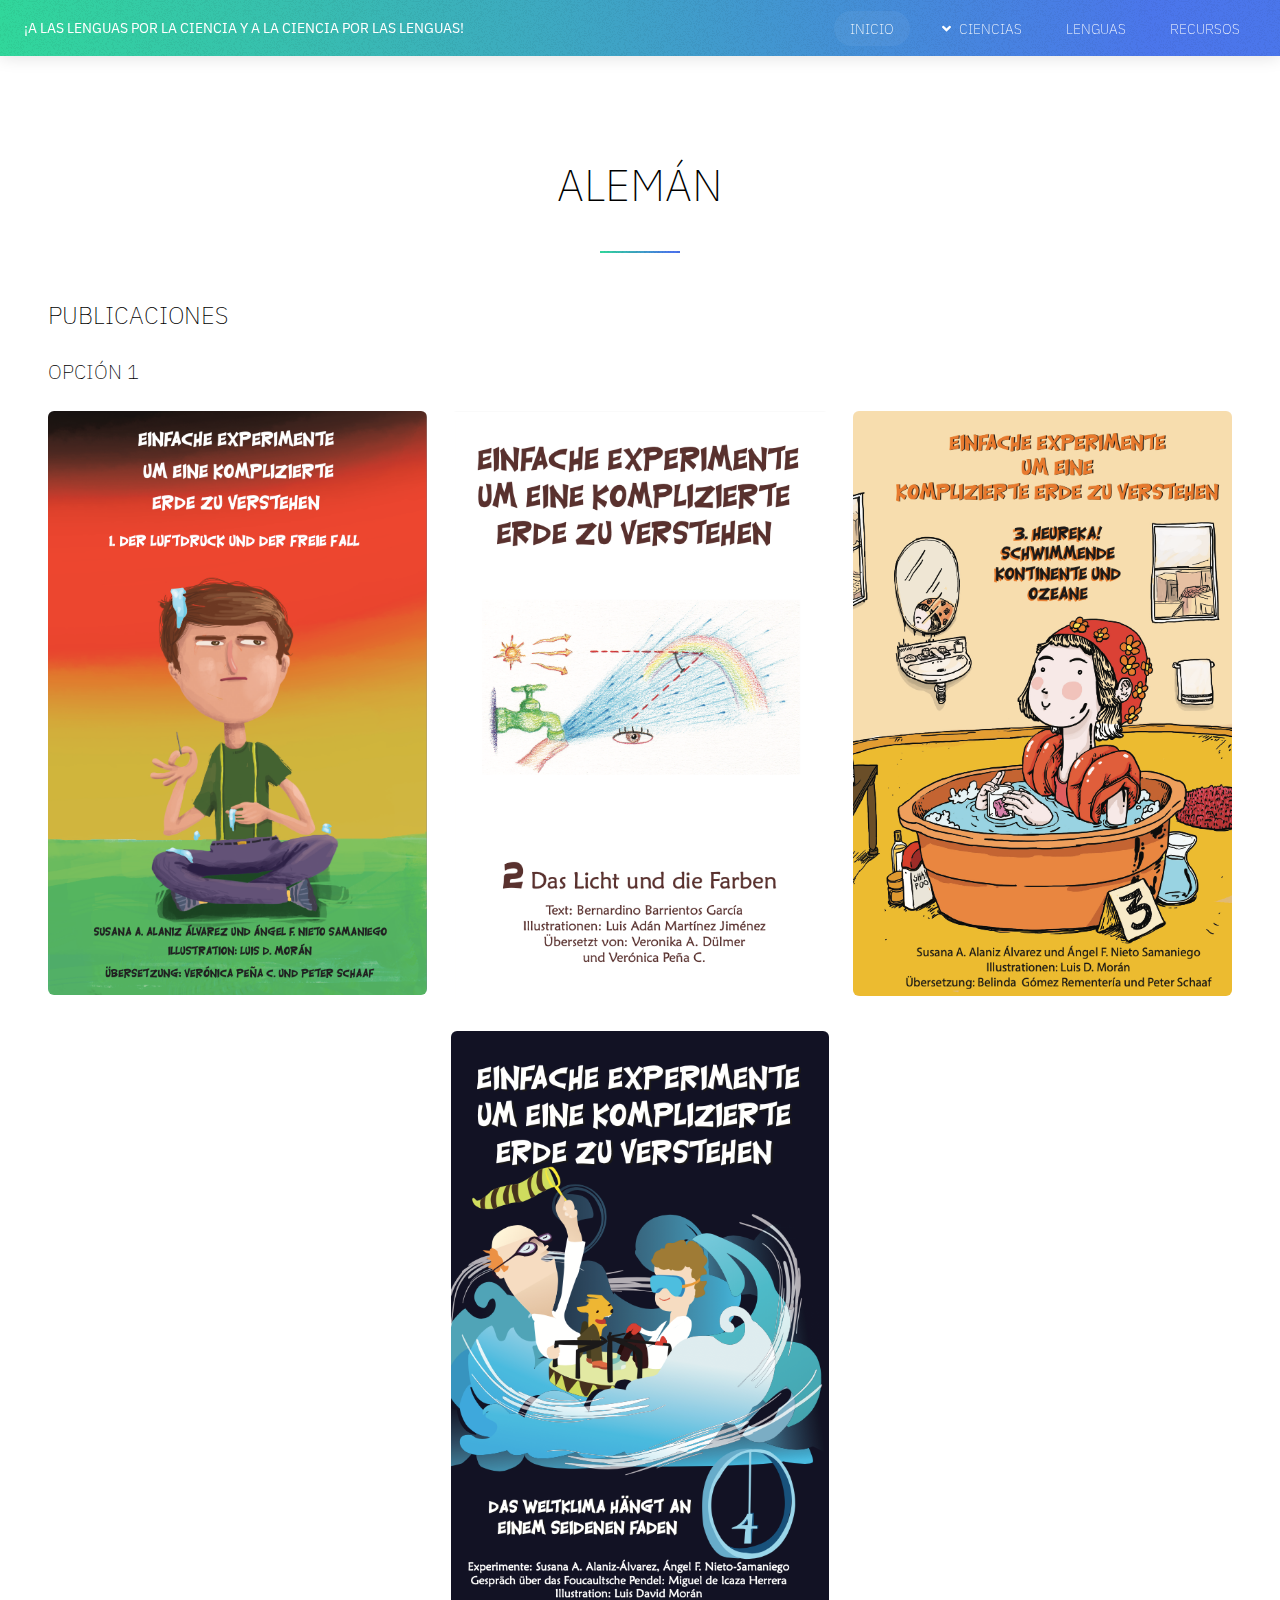
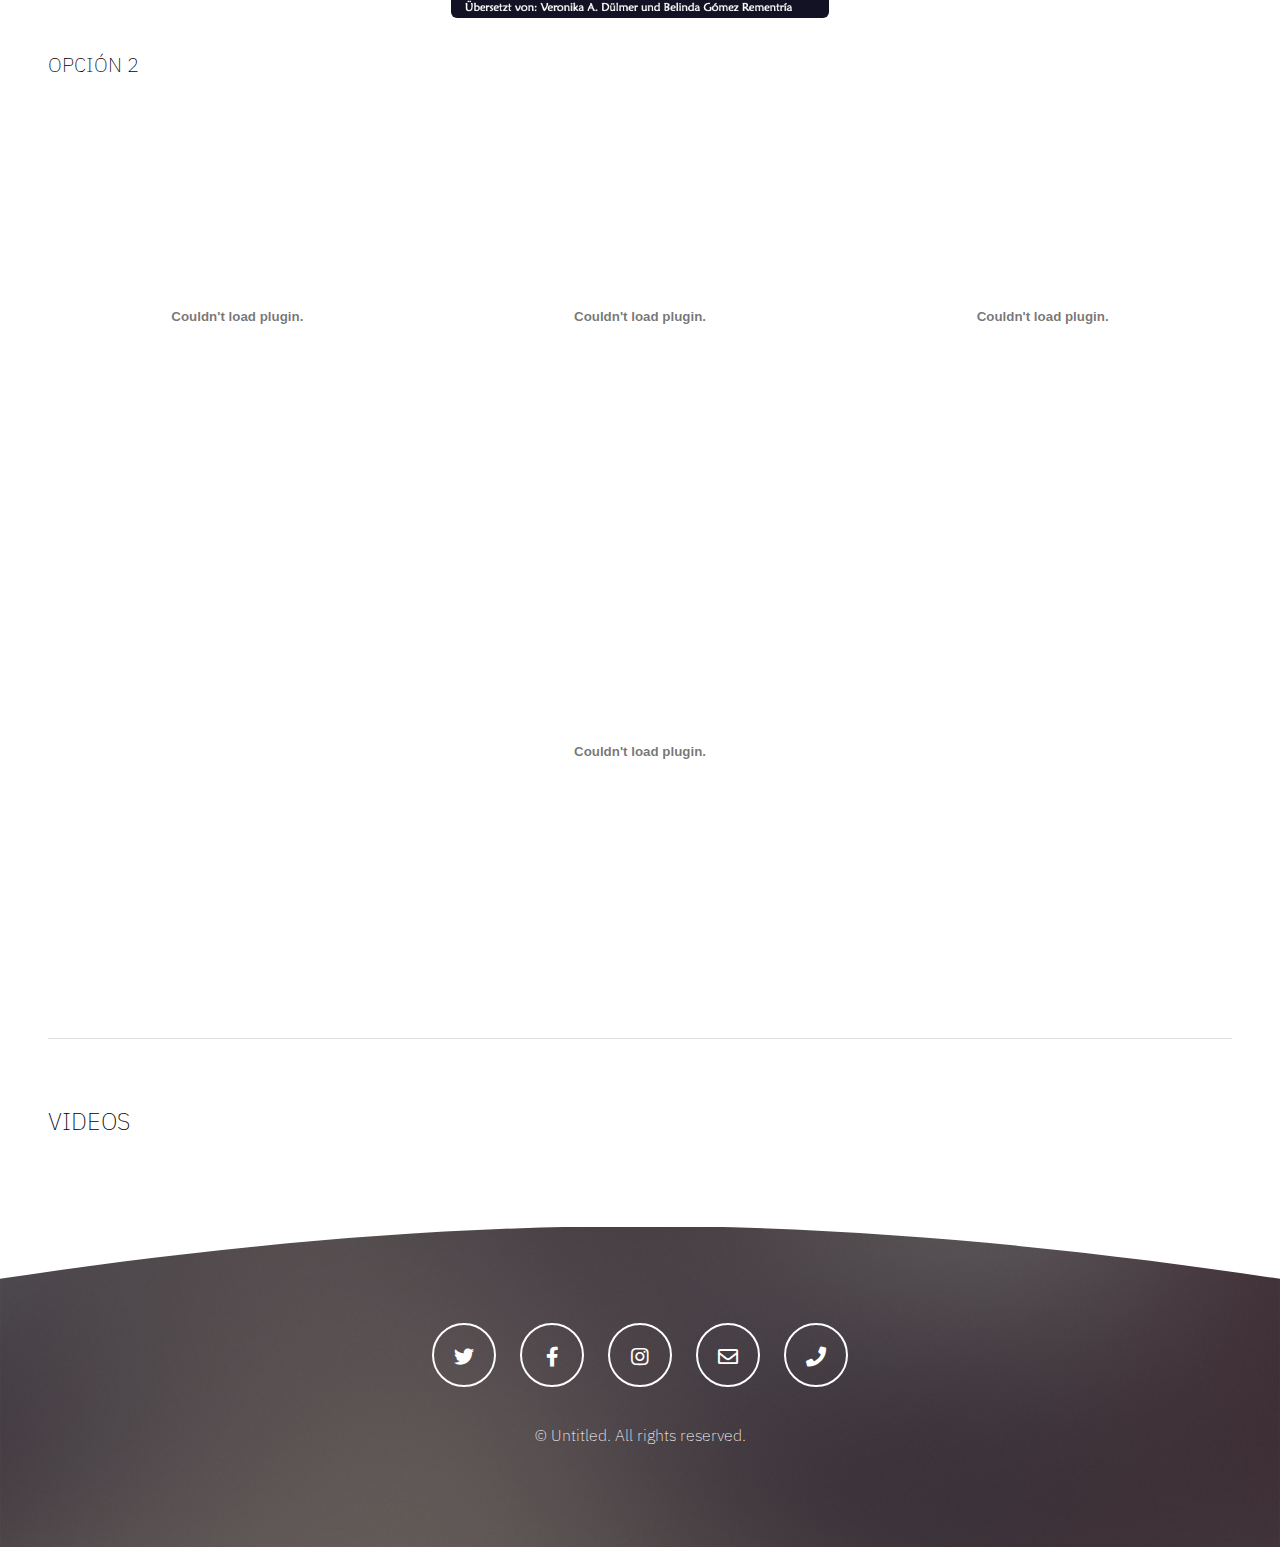
==== aleman.html @ 0d5f75b0 "version1" ====
<!DOCTYPE HTML>
<html>
	<head>
		<title>Lenguas por la Ciencia</title>
		<meta charset="utf-8" />
		<meta name="viewport" content="width=device-width, initial-scale=1, user-scalable=no" />
		<meta name="description" content="" />
		<meta name="keywords" content="" />
		<link rel="stylesheet" href="assets/css/main.css" />
	</head>
	<body class="is-preload">

		<!-- Wrapper -->
			<div id="wrapper">

				<!-- Header -->
					<section id="header">

						<!-- Logo -->
							<a href="index.html" class="logo"><strong>¡A las lenguas por la Ciencia y a la ciencia por las lenguas!</strong></a>

						<!-- Nav -->
							<nav id="nav">
								<ul>
									<li class="current"><a href="index.html">INICIO</a></li>
									<li>
										<a href="#" class="icon solid fa-angle-down">CIENCIAS</a>
										<ul>
											<li><a href="#">GEOFÍSICA</a></li>
											<li><a href="#">QUÍMICA</a></li>
										</ul>
									</li>
									<li>
										<a href="#">LENGUAS</a>
										<ul>
											<li><a href="aleman.html">ALEMÁN</a></li>
											<li><a href="frances.html">FRANCÉS</a></li>
											<li><a href="ingles.html">INGLÉS</a></li>
											<li><a href="italiano.html">ITALIANO</a></li>
											<li>
												<a href="otros.html">OTROS</a>
												<ul>
													<li><a href="otros.html#chino">CHINO</a></li>
													<li><a href="otros.html#purepecha">PURÉPECHA</a></li>
												</ul>
											</li>
										</ul>
									</li>
									<li>
										<a href="#">RECURSOS</a>
										<ul>
											<li><a href="#">FOTOS</a></li>
											<li><a href="#">SECUENCIAS</a></li>
											<li><a href="#">CORPORA</a></li>
											<li><a href="#">ESTRATEGIAS</a></li>
										</ul>
									</li>
								</ul>
							</nav>

					</section>

				<!-- Section -->
					<section class="wrapper style1">
						<div class="inner">
							<header class="major special">
								<h1>ALEMÁN</h1>
							</header>
							<h3>Publicaciones</h3>
							<h4>Opción 1</h4>
							<div class="row aln-center">
								<div class="col-12-small col-6-medium col-4-large col-3-xlarge"><!-- pdfLocal -->
									<span class="image fit"><a href="publicaciones/aleman/l1_aleman.pdf" target="_blank"><img src="images/l1_aleman.png" alt="libro 1" /></a></span>
								</div>
								<div class="col-12-small col-6-medium col-4-large col-3-xlarge"><!-- pdfDrive -->
									<span class="image fit"><a href="https://drive.google.com/file/d/1gbQ-RakWZgyGxu9ZezhVWGwMCV0lB7ZK/view" target="_blank"><img src="images/l2_aleman.png" alt="libro 2" /></a></span>
								</div>
								<div class="col-12-small col-6-medium col-4-large col-3-xlarge">
									<span class="image fit"><a href="publicaciones/aleman/l3_aleman.pdf" target="_blank"><img src="images/l3_aleman.png" alt="libro 3" /></a></span>
								</div>
								<div class="col-12-small col-6-medium col-4-large col-3-xlarge">
									<span class="image fit"><a href="publicaciones/aleman/l4_aleman.pdf" target="_blank"><img src="images/l4_aleman.png" alt="libro 4" /></a></span>
								</div>
							<div>
							<h4>Opción 2</h4>
							<div class="row aln-center">
								<div class="col-12-small col-6-medium col-4-large col-3-xlarge">
									<embed src="publicaciones/aleman/l1_aleman.pdf" type="application/pdf" width="100%" height="425px;">
								</div>
								<div class="col-12-small col-6-medium col-4-large col-3-xlarge">
									<embed src="publicaciones/aleman/l2_aleman.pdf" type="application/pdf" width="100%" height="425px;">
								</div>
								<div class="col-12-small col-6-medium col-4-large col-3-xlarge">
									<embed src="publicaciones/aleman/l3_aleman.pdf" type="application/pdf" width="100%" height="425px;">
								</div>
								<div class="col-12-small col-6-medium col-4-large col-3-xlarge">
									<embed src="publicaciones/aleman/l4_aleman.pdf" type="application/pdf" width="100%" height="425px;">
								</div>
							</div>
							<hr class="major" />
							<h3>Videos</h3>

							
						</div>
					</section>

				<!-- Footer -->
					<section id="footer">
						<ul class="icons">
							<li><a href="#" class="icon alt brands fa-twitter"><span class="label">Twitter</span></a></li>
							<li><a href="#" class="icon alt brands fa-facebook-f"><span class="label">Facebook</span></a></li>
							<li><a href="#" class="icon alt brands fa-instagram"><span class="label">Instagram</span></a></li>
							<li><a href="#" class="icon alt fa-envelope"><span class="label">Email</span></a></li>
							<li><a href="#" class="icon alt solid fa-phone"><span class="label">Phone</span></a></li>
						</ul>
						<p class="copyright">
							&copy; Untitled. All rights reserved.
						</p>
					</section>

			</div>

		<!-- Scripts -->
			<script src="assets/js/jquery.min.js"></script>
			<script src="assets/js/jquery.dropotron.min.js"></script>
			<script src="assets/js/jquery.scrollex.min.js"></script>
			<script src="assets/js/jquery.scrolly.min.js"></script>
			<script src="assets/js/browser.min.js"></script>
			<script src="assets/js/breakpoints.min.js"></script>
			<script src="assets/js/util.js"></script>
			<script src="assets/js/main.js"></script>

	</body>
</html>
---- assets/css/main.css ----
@import url(fontawesome-all.min.css);
@import url("https://fonts.googleapis.com/css?family=IBM+Plex+Sans:200,200i,400,400i");

/*
	Hyperbolic by Pixelarity
	pixelarity.com | hello@pixelarity.com
	License: pixelarity.com/license
*/

html, body, div, span, applet, object,
iframe, h1, h2, h3, h4, h5, h6, p, blockquote,
pre, a, abbr, acronym, address, big, cite,
code, del, dfn, em, img, ins, kbd, q, s, samp,
small, strike, strong, sub, sup, tt, var, b,
u, i, center, dl, dt, dd, ol, ul, li, fieldset,
form, label, legend, table, caption, tbody,
tfoot, thead, tr, th, td, article, aside,
canvas, details, embed, figure, figcaption,
footer, header, hgroup, menu, nav, output, ruby,
section, summary, time, mark, audio, video {
	margin: 0;
	padding: 0;
	border: 0;
	font-size: 100%;
	font: inherit;
	vertical-align: baseline;}

article, aside, details, figcaption, figure,
footer, header, hgroup, menu, nav, section {
	display: block;}

body {
	line-height: 1;
}

ol, ul {
	list-style: none;
}

blockquote, q {
	quotes: none;
}

	blockquote:before, blockquote:after, q:before, q:after {
		content: '';
		content: none;
	}

table {
	border-collapse: collapse;
	border-spacing: 0;
}

body {
	-webkit-text-size-adjust: none;
}

mark {
	background-color: transparent;
	color: inherit;
}

input::-moz-focus-inner {
	border: 0;
	padding: 0;
}

input, select, textarea {
	-moz-appearance: none;
	-webkit-appearance: none;
	-ms-appearance: none;
	appearance: none;
}

/* Basic */

	@-ms-viewport {
		width: device-width;
	}

	body {
		-ms-overflow-style: scrollbar;
	}

	@media screen and (max-width: 480px) {

		html, body {
			min-width: 320px;
		}

	}

	html {
		box-sizing: border-box;
	}

	*, *:before, *:after {
		box-sizing: inherit;
	}

	body.is-preload *, body.is-preload *:before, body.is-preload *:after {
		-moz-animation: none !important;
		-webkit-animation: none !important;
		-ms-animation: none !important;
		animation: none !important;
		-moz-transition: none !important;
		-webkit-transition: none !important;
		-ms-transition: none !important;
		transition: none !important;
	}

/* Typography */

	html {
		font-size: 14pt;
	}

		@media screen and (max-width: 1680px) {

			html {
				font-size: 12pt;
			}

		}

		@media screen and (max-width: 736px) {

			html {
				font-size: 11pt;
			}

		}

		@media screen and (max-width: 360px) {

			html {
				font-size: 10pt;
			}

		}

	body {
		background-color: #333333;
		color: #000000;
	}

	body, input, select, textarea {
		font-family: "IBM Plex Sans", Helvetica, sans-serif;
		font-weight: 200;
		font-size: 1rem;
		line-height: 2;
	}

	a {
		-moz-transition: color 0.2s ease-in-out, border-bottom-color 0.2s ease-in-out;
		-webkit-transition: color 0.2s ease-in-out, border-bottom-color 0.2s ease-in-out;
		-ms-transition: color 0.2s ease-in-out, border-bottom-color 0.2s ease-in-out;
		transition: color 0.2s ease-in-out, border-bottom-color 0.2s ease-in-out;
		border-bottom: dotted 1px;
		text-decoration: none;
	}

		a:hover {
			border-bottom-color: transparent;
		}

	strong, b {
		font-weight: 400;
	}

	em, i {
		font-style: italic;
	}

	p {
		margin: 0 0 2rem 0;
	}

	h1, h2, h3, h4, h5, h6 {
		font-weight: 200;
		line-height: 1.5;
		margin: 0 0 1.5rem 0;
		text-transform: uppercase;
	}

		h1 a, h2 a, h3 a, h4 a, h5 a, h6 a {
			color: inherit;
			text-decoration: none;
		}

	h1 {
		font-size: 3.25rem;
	}

	h2 {
		font-size: 2.5rem;
	}

	h3 {
		font-size: 1.75rem;
	}

	h4 {
		font-size: 1.25rem;
	}

	h5 {
		font-size: 0.9rem;
	}

	h6 {
		font-size: 0.7rem;
	}

	@media screen and (max-width: 1280px) {

		h1 {
			font-size: 2.75rem;
		}

		h2 {
			font-size: 2rem;
		}

		h3 {
			font-size: 1.5rem;
		}

	}

	@media screen and (max-width: 736px) {

		h1 {
			font-size: 2.25rem;
		}

		h2 {
			font-size: 1.5rem;
		}

		h3 {
			font-size: 1.25rem;
		}

	}

	sub {
		font-size: 0.8rem;
		position: relative;
		top: 0.5rem;
	}

	sup {
		font-size: 0.8rem;
		position: relative;
		top: -0.5rem;
	}

	blockquote {
		border-left: solid 0.5rem;
		font-style: italic;
		margin: 0 0 2rem 0;
		padding: 1rem 0 1rem 2rem;
	}

	code {
		border-radius: 6px;
		border: solid 1px;
		font-family: "Courier New", monospace;
		font-size: 0.9rem;
		margin: 0 0.25rem;
		padding: 0.25rem 0.65rem;
	}

	pre {
		-webkit-overflow-scrolling: touch;
		font-family: "Courier New", monospace;
		font-size: 0.9rem;
		margin: 0 0 2rem 0;
	}

		pre code {
			display: block;
			line-height: 1.75;
			padding: 1rem 1.5rem;
			overflow-x: auto;
		}

	hr {
		border: 0;
		border-bottom: solid 1px;
		margin: 2rem 0;
	}

		hr.major {
			margin: 4rem 0;
		}

		@media screen and (max-width: 736px) {

			hr.major {
				margin: 3rem 0;
			}

		}

	header.major h1, header.major h2, header.major h3, header.major h4, header.major h5, header.major h6 {
		margin: 0 0 0.875em 0;
		padding-bottom: 0.875em;
	}

		header.major h1:after, header.major h2:after, header.major h3:after, header.major h4:after, header.major h5:after, header.major h6:after {
			position: relative;
			top: 0.75em;
			content: '';
			height: 2px;
			display: block;
			width: 5rem;
		}

	header.major p {
		font-size: 1.25rem;
		margin: 0 0 6rem 0;
	}

	header.major.alt {
		margin-bottom: -3rem;
	}

	header.special {
		text-align: center;
	}

		header.special.major h1:after, header.special.major h2:after, header.special.major h3:after, header.special.major h4:after, header.special.major h5:after, header.special.major h6:after {
			margin: 0 auto;
		}

	@media screen and (max-width: 1280px) {

		header.major p {
			margin: 0 0 4rem 0;
		}

		header.major.alt {
			margin-bottom: -1rem;
		}

	}

	@media screen and (max-width: 736px) {

		header.major p {
			font-size: 1rem;
			margin: 0 0 3rem 0;
		}

		header.major.alt {
			margin-bottom: -1rem;
		}

	}

	@media screen and (max-width: 480px) {

		header.major p br {
			display: none;
		}

	}

	input, select, textarea {
		color: #000000;
	}

	a {
		color: #31d79b;
	}

	strong, b {
		color: #000000;
	}

	h1, h2, h3, h4, h5, h6 {
		color: #000000;
	}

	blockquote {
		border-left-color: rgba(0, 0, 0, 0.125);
	}

	code {
		background: rgba(0, 0, 0, 0.05);
		border-color: rgba(0, 0, 0, 0.125);
	}

	hr {
		border-bottom-color: rgba(0, 0, 0, 0.125);
	}

	header.major h1:after, header.major h2:after, header.major h3:after, header.major h4:after, header.major h5:after, header.major h6:after {
		background-color: #31d79b;
		background-image: url("../../images/overlay.png"), linear-gradient(90deg, rgba(49, 215, 155, 0), #4b76eb 90%);
		background-size: auto, auto;
		background-repeat: repeat, no-repeat;
	}

/* Row */

	.row {
		display: flex;
		flex-wrap: wrap;
		box-sizing: border-box;
		align-items: stretch;
	}

		.row > * {
			box-sizing: border-box;
		}

		.row.gtr-uniform > * > :last-child {
			margin-bottom: 0;
		}

		.row.aln-left {
			justify-content: flex-start;
		}

		.row.aln-center {
			justify-content: center;
		}

		.row.aln-right {
			justify-content: flex-end;
		}

		.row.aln-top {
			align-items: flex-start;
		}

		.row.aln-middle {
			align-items: center;
		}

		.row.aln-bottom {
			align-items: flex-end;
		}

		.row > .imp {
			order: -1;
		}

		.row > .col-1 {
			width: 8.33333%;
		}

		.row > .off-1 {
			margin-left: 8.33333%;
		}

		.row > .col-2 {
			width: 16.66667%;
		}

		.row > .off-2 {
			margin-left: 16.66667%;
		}

		.row > .col-3 {
			width: 25%;
		}

		.row > .off-3 {
			margin-left: 25%;
		}

		.row > .col-4 {
			width: 33.33333%;
		}

		.row > .off-4 {
			margin-left: 33.33333%;
		}

		.row > .col-5 {
			width: 41.66667%;
		}

		.row > .off-5 {
			margin-left: 41.66667%;
		}

		.row > .col-6 {
			width: 50%;
		}

		.row > .off-6 {
			margin-left: 50%;
		}

		.row > .col-7 {
			width: 58.33333%;
		}

		.row > .off-7 {
			margin-left: 58.33333%;
		}

		.row > .col-8 {
			width: 66.66667%;
		}

		.row > .off-8 {
			margin-left: 66.66667%;
		}

		.row > .col-9 {
			width: 75%;
		}

		.row > .off-9 {
			margin-left: 75%;
		}

		.row > .col-10 {
			width: 83.33333%;
		}

		.row > .off-10 {
			margin-left: 83.33333%;
		}

		.row > .col-11 {
			width: 91.66667%;
		}

		.row > .off-11 {
			margin-left: 91.66667%;
		}

		.row > .col-12 {
			width: 100%;
		}

		.row > .off-12 {
			margin-left: 100%;
		}

		.row.gtr-0 {
			margin-top: 0;
			margin-left: 0rem;
		}

			.row.gtr-0 > * {
				padding: 0 0 0 0rem;
			}

			.row.gtr-0.gtr-uniform {
				margin-top: 0rem;
			}

				.row.gtr-0.gtr-uniform > * {
					padding-top: 0rem;
				}

		.row.gtr-25 {
			margin-top: 0;
			margin-left: -0.5rem;
		}

			.row.gtr-25 > * {
				padding: 0 0 0 0.5rem;
			}

			.row.gtr-25.gtr-uniform {
				margin-top: -0.5rem;
			}

				.row.gtr-25.gtr-uniform > * {
					padding-top: 0.5rem;
				}

		.row.gtr-50 {
			margin-top: 0;
			margin-left: -1rem;
		}

			.row.gtr-50 > * {
				padding: 0 0 0 1rem;
			}

			.row.gtr-50.gtr-uniform {
				margin-top: -1rem;
			}

				.row.gtr-50.gtr-uniform > * {
					padding-top: 1rem;
				}

		.row {
			margin-top: 0;
			margin-left: -2rem;
		}

			.row > * {
				padding: 0 0 0 2rem;
			}

			.row.gtr-uniform {
				margin-top: -2rem;
			}

				.row.gtr-uniform > * {
					padding-top: 2rem;
				}

		.row.gtr-150 {
			margin-top: 0;
			margin-left: -3rem;
		}

			.row.gtr-150 > * {
				padding: 0 0 0 3rem;
			}

			.row.gtr-150.gtr-uniform {
				margin-top: -3rem;
			}

				.row.gtr-150.gtr-uniform > * {
					padding-top: 3rem;
				}

		.row.gtr-200 {
			margin-top: 0;
			margin-left: -4rem;
		}

			.row.gtr-200 > * {
				padding: 0 0 0 4rem;
			}

			.row.gtr-200.gtr-uniform {
				margin-top: -4rem;
			}

				.row.gtr-200.gtr-uniform > * {
					padding-top: 4rem;
				}

		@media screen and (max-width: 1680px) {

			.row {
				display: flex;
				flex-wrap: wrap;
				box-sizing: border-box;
				align-items: stretch;
			}

				.row > * {
					box-sizing: border-box;
				}

				.row.gtr-uniform > * > :last-child {
					margin-bottom: 0;
				}

				.row.aln-left {
					justify-content: flex-start;
				}

				.row.aln-center {
					justify-content: center;
				}

				.row.aln-right {
					justify-content: flex-end;
				}

				.row.aln-top {
					align-items: flex-start;
				}

				.row.aln-middle {
					align-items: center;
				}

				.row.aln-bottom {
					align-items: flex-end;
				}

				.row > .imp-xlarge {
					order: -1;
				}

				.row > .col-1-xlarge {
					width: 8.33333%;
				}

				.row > .off-1-xlarge {
					margin-left: 8.33333%;
				}

				.row > .col-2-xlarge {
					width: 16.66667%;
				}

				.row > .off-2-xlarge {
					margin-left: 16.66667%;
				}

				.row > .col-3-xlarge {
					width: 25%;
				}

				.row > .off-3-xlarge {
					margin-left: 25%;
				}

				.row > .col-4-xlarge {
					width: 33.33333%;
				}

				.row > .off-4-xlarge {
					margin-left: 33.33333%;
				}

				.row > .col-5-xlarge {
					width: 41.66667%;
				}

				.row > .off-5-xlarge {
					margin-left: 41.66667%;
				}

				.row > .col-6-xlarge {
					width: 50%;
				}

				.row > .off-6-xlarge {
					margin-left: 50%;
				}

				.row > .col-7-xlarge {
					width: 58.33333%;
				}

				.row > .off-7-xlarge {
					margin-left: 58.33333%;
				}

				.row > .col-8-xlarge {
					width: 66.66667%;
				}

				.row > .off-8-xlarge {
					margin-left: 66.66667%;
				}

				.row > .col-9-xlarge {
					width: 75%;
				}

				.row > .off-9-xlarge {
					margin-left: 75%;
				}

				.row > .col-10-xlarge {
					width: 83.33333%;
				}

				.row > .off-10-xlarge {
					margin-left: 83.33333%;
				}

				.row > .col-11-xlarge {
					width: 91.66667%;
				}

				.row > .off-11-xlarge {
					margin-left: 91.66667%;
				}

				.row > .col-12-xlarge {
					width: 100%;
				}

				.row > .off-12-xlarge {
					margin-left: 100%;
				}

				.row.gtr-0 {
					margin-top: 0;
					margin-left: 0rem;
				}

					.row.gtr-0 > * {
						padding: 0 0 0 0rem;
					}

					.row.gtr-0.gtr-uniform {
						margin-top: 0rem;
					}

						.row.gtr-0.gtr-uniform > * {
							padding-top: 0rem;
						}

				.row.gtr-25 {
					margin-top: 0;
					margin-left: -0.5rem;
				}

					.row.gtr-25 > * {
						padding: 0 0 0 0.5rem;
					}

					.row.gtr-25.gtr-uniform {
						margin-top: -0.5rem;
					}

						.row.gtr-25.gtr-uniform > * {
							padding-top: 0.5rem;
						}

				.row.gtr-50 {
					margin-top: 0;
					margin-left: -1rem;
				}

					.row.gtr-50 > * {
						padding: 0 0 0 1rem;
					}

					.row.gtr-50.gtr-uniform {
						margin-top: -1rem;
					}

						.row.gtr-50.gtr-uniform > * {
							padding-top: 1rem;
						}

				.row {
					margin-top: 0;
					margin-left: -2rem;
				}

					.row > * {
						padding: 0 0 0 2rem;
					}

					.row.gtr-uniform {
						margin-top: -2rem;
					}

						.row.gtr-uniform > * {
							padding-top: 2rem;
						}

				.row.gtr-150 {
					margin-top: 0;
					margin-left: -3rem;
				}

					.row.gtr-150 > * {
						padding: 0 0 0 3rem;
					}

					.row.gtr-150.gtr-uniform {
						margin-top: -3rem;
					}

						.row.gtr-150.gtr-uniform > * {
							padding-top: 3rem;
						}

				.row.gtr-200 {
					margin-top: 0;
					margin-left: -4rem;
				}

					.row.gtr-200 > * {
						padding: 0 0 0 4rem;
					}

					.row.gtr-200.gtr-uniform {
						margin-top: -4rem;
					}

						.row.gtr-200.gtr-uniform > * {
							padding-top: 4rem;
						}

		}

		@media screen and (max-width: 1280px) {

			.row {
				display: flex;
				flex-wrap: wrap;
				box-sizing: border-box;
				align-items: stretch;
			}

				.row > * {
					box-sizing: border-box;
				}

				.row.gtr-uniform > * > :last-child {
					margin-bottom: 0;
				}

				.row.aln-left {
					justify-content: flex-start;
				}

				.row.aln-center {
					justify-content: center;
				}

				.row.aln-right {
					justify-content: flex-end;
				}

				.row.aln-top {
					align-items: flex-start;
				}

				.row.aln-middle {
					align-items: center;
				}

				.row.aln-bottom {
					align-items: flex-end;
				}

				.row > .imp-large {
					order: -1;
				}

				.row > .col-1-large {
					width: 8.33333%;
				}

				.row > .off-1-large {
					margin-left: 8.33333%;
				}

				.row > .col-2-large {
					width: 16.66667%;
				}

				.row > .off-2-large {
					margin-left: 16.66667%;
				}

				.row > .col-3-large {
					width: 25%;
				}

				.row > .off-3-large {
					margin-left: 25%;
				}

				.row > .col-4-large {
					width: 33.33333%;
				}

				.row > .off-4-large {
					margin-left: 33.33333%;
				}

				.row > .col-5-large {
					width: 41.66667%;
				}

				.row > .off-5-large {
					margin-left: 41.66667%;
				}

				.row > .col-6-large {
					width: 50%;
				}

				.row > .off-6-large {
					margin-left: 50%;
				}

				.row > .col-7-large {
					width: 58.33333%;
				}

				.row > .off-7-large {
					margin-left: 58.33333%;
				}

				.row > .col-8-large {
					width: 66.66667%;
				}

				.row > .off-8-large {
					margin-left: 66.66667%;
				}

				.row > .col-9-large {
					width: 75%;
				}

				.row > .off-9-large {
					margin-left: 75%;
				}

				.row > .col-10-large {
					width: 83.33333%;
				}

				.row > .off-10-large {
					margin-left: 83.33333%;
				}

				.row > .col-11-large {
					width: 91.66667%;
				}

				.row > .off-11-large {
					margin-left: 91.66667%;
				}

				.row > .col-12-large {
					width: 100%;
				}

				.row > .off-12-large {
					margin-left: 100%;
				}

				.row.gtr-0 {
					margin-top: 0;
					margin-left: 0rem;
				}

					.row.gtr-0 > * {
						padding: 0 0 0 0rem;
					}

					.row.gtr-0.gtr-uniform {
						margin-top: 0rem;
					}

						.row.gtr-0.gtr-uniform > * {
							padding-top: 0rem;
						}

				.row.gtr-25 {
					margin-top: 0;
					margin-left: -0.375rem;
				}

					.row.gtr-25 > * {
						padding: 0 0 0 0.375rem;
					}

					.row.gtr-25.gtr-uniform {
						margin-top: -0.375rem;
					}

						.row.gtr-25.gtr-uniform > * {
							padding-top: 0.375rem;
						}

				.row.gtr-50 {
					margin-top: 0;
					margin-left: -0.75rem;
				}

					.row.gtr-50 > * {
						padding: 0 0 0 0.75rem;
					}

					.row.gtr-50.gtr-uniform {
						margin-top: -0.75rem;
					}

						.row.gtr-50.gtr-uniform > * {
							padding-top: 0.75rem;
						}

				.row {
					margin-top: 0;
					margin-left: -1.5rem;
				}

					.row > * {
						padding: 0 0 0 1.5rem;
					}

					.row.gtr-uniform {
						margin-top: -1.5rem;
					}

						.row.gtr-uniform > * {
							padding-top: 1.5rem;
						}

				.row.gtr-150 {
					margin-top: 0;
					margin-left: -2.25rem;
				}

					.row.gtr-150 > * {
						padding: 0 0 0 2.25rem;
					}

					.row.gtr-150.gtr-uniform {
						margin-top: -2.25rem;
					}

						.row.gtr-150.gtr-uniform > * {
							padding-top: 2.25rem;
						}

				.row.gtr-200 {
					margin-top: 0;
					margin-left: -3rem;
				}

					.row.gtr-200 > * {
						padding: 0 0 0 3rem;
					}

					.row.gtr-200.gtr-uniform {
						margin-top: -3rem;
					}

						.row.gtr-200.gtr-uniform > * {
							padding-top: 3rem;
						}

		}

		@media screen and (max-width: 980px) {

			.row {
				display: flex;
				flex-wrap: wrap;
				box-sizing: border-box;
				align-items: stretch;
			}

				.row > * {
					box-sizing: border-box;
				}

				.row.gtr-uniform > * > :last-child {
					margin-bottom: 0;
				}

				.row.aln-left {
					justify-content: flex-start;
				}

				.row.aln-center {
					justify-content: center;
				}

				.row.aln-right {
					justify-content: flex-end;
				}

				.row.aln-top {
					align-items: flex-start;
				}

				.row.aln-middle {
					align-items: center;
				}

				.row.aln-bottom {
					align-items: flex-end;
				}

				.row > .imp-medium {
					order: -1;
				}

				.row > .col-1-medium {
					width: 8.33333%;
				}

				.row > .off-1-medium {
					margin-left: 8.33333%;
				}

				.row > .col-2-medium {
					width: 16.66667%;
				}

				.row > .off-2-medium {
					margin-left: 16.66667%;
				}

				.row > .col-3-medium {
					width: 25%;
				}

				.row > .off-3-medium {
					margin-left: 25%;
				}

				.row > .col-4-medium {
					width: 33.33333%;
				}

				.row > .off-4-medium {
					margin-left: 33.33333%;
				}

				.row > .col-5-medium {
					width: 41.66667%;
				}

				.row > .off-5-medium {
					margin-left: 41.66667%;
				}

				.row > .col-6-medium {
					width: 50%;
				}

				.row > .off-6-medium {
					margin-left: 50%;
				}

				.row > .col-7-medium {
					width: 58.33333%;
				}

				.row > .off-7-medium {
					margin-left: 58.33333%;
				}

				.row > .col-8-medium {
					width: 66.66667%;
				}

				.row > .off-8-medium {
					margin-left: 66.66667%;
				}

				.row > .col-9-medium {
					width: 75%;
				}

				.row > .off-9-medium {
					margin-left: 75%;
				}

				.row > .col-10-medium {
					width: 83.33333%;
				}

				.row > .off-10-medium {
					margin-left: 83.33333%;
				}

				.row > .col-11-medium {
					width: 91.66667%;
				}

				.row > .off-11-medium {
					margin-left: 91.66667%;
				}

				.row > .col-12-medium {
					width: 100%;
				}

				.row > .off-12-medium {
					margin-left: 100%;
				}

				.row.gtr-0 {
					margin-top: 0;
					margin-left: 0rem;
				}

					.row.gtr-0 > * {
						padding: 0 0 0 0rem;
					}

					.row.gtr-0.gtr-uniform {
						margin-top: 0rem;
					}

						.row.gtr-0.gtr-uniform > * {
							padding-top: 0rem;
						}

				.row.gtr-25 {
					margin-top: 0;
					margin-left: -0.375rem;
				}

					.row.gtr-25 > * {
						padding: 0 0 0 0.375rem;
					}

					.row.gtr-25.gtr-uniform {
						margin-top: -0.375rem;
					}

						.row.gtr-25.gtr-uniform > * {
							padding-top: 0.375rem;
						}

				.row.gtr-50 {
					margin-top: 0;
					margin-left: -0.75rem;
				}

					.row.gtr-50 > * {
						padding: 0 0 0 0.75rem;
					}

					.row.gtr-50.gtr-uniform {
						margin-top: -0.75rem;
					}

						.row.gtr-50.gtr-uniform > * {
							padding-top: 0.75rem;
						}

				.row {
					margin-top: 0;
					margin-left: -1.5rem;
				}

					.row > * {
						padding: 0 0 0 1.5rem;
					}

					.row.gtr-uniform {
						margin-top: -1.5rem;
					}

						.row.gtr-uniform > * {
							padding-top: 1.5rem;
						}

				.row.gtr-150 {
					margin-top: 0;
					margin-left: -2.25rem;
				}

					.row.gtr-150 > * {
						padding: 0 0 0 2.25rem;
					}

					.row.gtr-150.gtr-uniform {
						margin-top: -2.25rem;
					}

						.row.gtr-150.gtr-uniform > * {
							padding-top: 2.25rem;
						}

				.row.gtr-200 {
					margin-top: 0;
					margin-left: -3rem;
				}

					.row.gtr-200 > * {
						padding: 0 0 0 3rem;
					}

					.row.gtr-200.gtr-uniform {
						margin-top: -3rem;
					}

						.row.gtr-200.gtr-uniform > * {
							padding-top: 3rem;
						}

		}

		@media screen and (max-width: 736px) {

			.row {
				display: flex;
				flex-wrap: wrap;
				box-sizing: border-box;
				align-items: stretch;
			}

				.row > * {
					box-sizing: border-box;
				}

				.row.gtr-uniform > * > :last-child {
					margin-bottom: 0;
				}

				.row.aln-left {
					justify-content: flex-start;
				}

				.row.aln-center {
					justify-content: center;
				}

				.row.aln-right {
					justify-content: flex-end;
				}

				.row.aln-top {
					align-items: flex-start;
				}

				.row.aln-middle {
					align-items: center;
				}

				.row.aln-bottom {
					align-items: flex-end;
				}

				.row > .imp-small {
					order: -1;
				}

				.row > .col-1-small {
					width: 8.33333%;
				}

				.row > .off-1-small {
					margin-left: 8.33333%;
				}

				.row > .col-2-small {
					width: 16.66667%;
				}

				.row > .off-2-small {
					margin-left: 16.66667%;
				}

				.row > .col-3-small {
					width: 25%;
				}

				.row > .off-3-small {
					margin-left: 25%;
				}

				.row > .col-4-small {
					width: 33.33333%;
				}

				.row > .off-4-small {
					margin-left: 33.33333%;
				}

				.row > .col-5-small {
					width: 41.66667%;
				}

				.row > .off-5-small {
					margin-left: 41.66667%;
				}

				.row > .col-6-small {
					width: 50%;
				}

				.row > .off-6-small {
					margin-left: 50%;
				}

				.row > .col-7-small {
					width: 58.33333%;
				}

				.row > .off-7-small {
					margin-left: 58.33333%;
				}

				.row > .col-8-small {
					width: 66.66667%;
				}

				.row > .off-8-small {
					margin-left: 66.66667%;
				}

				.row > .col-9-small {
					width: 75%;
				}

				.row > .off-9-small {
					margin-left: 75%;
				}

				.row > .col-10-small {
					width: 83.33333%;
				}

				.row > .off-10-small {
					margin-left: 83.33333%;
				}

				.row > .col-11-small {
					width: 91.66667%;
				}

				.row > .off-11-small {
					margin-left: 91.66667%;
				}

				.row > .col-12-small {
					width: 100%;
				}

				.row > .off-12-small {
					margin-left: 100%;
				}

				.row.gtr-0 {
					margin-top: 0;
					margin-left: 0rem;
				}

					.row.gtr-0 > * {
						padding: 0 0 0 0rem;
					}

					.row.gtr-0.gtr-uniform {
						margin-top: 0rem;
					}

						.row.gtr-0.gtr-uniform > * {
							padding-top: 0rem;
						}

				.row.gtr-25 {
					margin-top: 0;
					margin-left: -0.3125rem;
				}

					.row.gtr-25 > * {
						padding: 0 0 0 0.3125rem;
					}

					.row.gtr-25.gtr-uniform {
						margin-top: -0.3125rem;
					}

						.row.gtr-25.gtr-uniform > * {
							padding-top: 0.3125rem;
						}

				.row.gtr-50 {
					margin-top: 0;
					margin-left: -0.625rem;
				}

					.row.gtr-50 > * {
						padding: 0 0 0 0.625rem;
					}

					.row.gtr-50.gtr-uniform {
						margin-top: -0.625rem;
					}

						.row.gtr-50.gtr-uniform > * {
							padding-top: 0.625rem;
						}

				.row {
					margin-top: 0;
					margin-left: -1.25rem;
				}

					.row > * {
						padding: 0 0 0 1.25rem;
					}

					.row.gtr-uniform {
						margin-top: -1.25rem;
					}

						.row.gtr-uniform > * {
							padding-top: 1.25rem;
						}

				.row.gtr-150 {
					margin-top: 0;
					margin-left: -1.875rem;
				}

					.row.gtr-150 > * {
						padding: 0 0 0 1.875rem;
					}

					.row.gtr-150.gtr-uniform {
						margin-top: -1.875rem;
					}

						.row.gtr-150.gtr-uniform > * {
							padding-top: 1.875rem;
						}

				.row.gtr-200 {
					margin-top: 0;
					margin-left: -2.5rem;
				}

					.row.gtr-200 > * {
						padding: 0 0 0 2.5rem;
					}

					.row.gtr-200.gtr-uniform {
						margin-top: -2.5rem;
					}

						.row.gtr-200.gtr-uniform > * {
							padding-top: 2.5rem;
						}

		}

		@media screen and (max-width: 480px) {

			.row {
				display: flex;
				flex-wrap: wrap;
				box-sizing: border-box;
				align-items: stretch;
			}

				.row > * {
					box-sizing: border-box;
				}

				.row.gtr-uniform > * > :last-child {
					margin-bottom: 0;
				}

				.row.aln-left {
					justify-content: flex-start;
				}

				.row.aln-center {
					justify-content: center;
				}

				.row.aln-right {
					justify-content: flex-end;
				}

				.row.aln-top {
					align-items: flex-start;
				}

				.row.aln-middle {
					align-items: center;
				}

				.row.aln-bottom {
					align-items: flex-end;
				}

				.row > .imp-xsmall {
					order: -1;
				}

				.row > .col-1-xsmall {
					width: 8.33333%;
				}

				.row > .off-1-xsmall {
					margin-left: 8.33333%;
				}

				.row > .col-2-xsmall {
					width: 16.66667%;
				}

				.row > .off-2-xsmall {
					margin-left: 16.66667%;
				}

				.row > .col-3-xsmall {
					width: 25%;
				}

				.row > .off-3-xsmall {
					margin-left: 25%;
				}

				.row > .col-4-xsmall {
					width: 33.33333%;
				}

				.row > .off-4-xsmall {
					margin-left: 33.33333%;
				}

				.row > .col-5-xsmall {
					width: 41.66667%;
				}

				.row > .off-5-xsmall {
					margin-left: 41.66667%;
				}

				.row > .col-6-xsmall {
					width: 50%;
				}

				.row > .off-6-xsmall {
					margin-left: 50%;
				}

				.row > .col-7-xsmall {
					width: 58.33333%;
				}

				.row > .off-7-xsmall {
					margin-left: 58.33333%;
				}

				.row > .col-8-xsmall {
					width: 66.66667%;
				}

				.row > .off-8-xsmall {
					margin-left: 66.66667%;
				}

				.row > .col-9-xsmall {
					width: 75%;
				}

				.row > .off-9-xsmall {
					margin-left: 75%;
				}

				.row > .col-10-xsmall {
					width: 83.33333%;
				}

				.row > .off-10-xsmall {
					margin-left: 83.33333%;
				}

				.row > .col-11-xsmall {
					width: 91.66667%;
				}

				.row > .off-11-xsmall {
					margin-left: 91.66667%;
				}

				.row > .col-12-xsmall {
					width: 100%;
				}

				.row > .off-12-xsmall {
					margin-left: 100%;
				}

				.row.gtr-0 {
					margin-top: 0;
					margin-left: 0rem;
				}

					.row.gtr-0 > * {
						padding: 0 0 0 0rem;
					}

					.row.gtr-0.gtr-uniform {
						margin-top: 0rem;
					}

						.row.gtr-0.gtr-uniform > * {
							padding-top: 0rem;
						}

				.row.gtr-25 {
					margin-top: 0;
					margin-left: -0.3125rem;
				}

					.row.gtr-25 > * {
						padding: 0 0 0 0.3125rem;
					}

					.row.gtr-25.gtr-uniform {
						margin-top: -0.3125rem;
					}

						.row.gtr-25.gtr-uniform > * {
							padding-top: 0.3125rem;
						}

				.row.gtr-50 {
					margin-top: 0;
					margin-left: -0.625rem;
				}

					.row.gtr-50 > * {
						padding: 0 0 0 0.625rem;
					}

					.row.gtr-50.gtr-uniform {
						margin-top: -0.625rem;
					}

						.row.gtr-50.gtr-uniform > * {
							padding-top: 0.625rem;
						}

				.row {
					margin-top: 0;
					margin-left: -1.25rem;
				}

					.row > * {
						padding: 0 0 0 1.25rem;
					}

					.row.gtr-uniform {
						margin-top: -1.25rem;
					}

						.row.gtr-uniform > * {
							padding-top: 1.25rem;
						}

				.row.gtr-150 {
					margin-top: 0;
					margin-left: -1.875rem;
				}

					.row.gtr-150 > * {
						padding: 0 0 0 1.875rem;
					}

					.row.gtr-150.gtr-uniform {
						margin-top: -1.875rem;
					}

						.row.gtr-150.gtr-uniform > * {
							padding-top: 1.875rem;
						}

				.row.gtr-200 {
					margin-top: 0;
					margin-left: -2.5rem;
				}

					.row.gtr-200 > * {
						padding: 0 0 0 2.5rem;
					}

					.row.gtr-200.gtr-uniform {
						margin-top: -2.5rem;
					}

						.row.gtr-200.gtr-uniform > * {
							padding-top: 2.5rem;
						}

		}

/* Box */

	.box {
		border: solid 1px;
		border-radius: 6px;
		margin-bottom: 2rem;
		padding: 1.5rem;
	}

		.box > :last-child {
			margin-bottom: 0;
		}

		.box.alt {
			border: 0;
			border-radius: 0;
			padding: 0;
		}

	.box {
		border-color: rgba(0, 0, 0, 0.125);
	}

/* Button */

	input[type="submit"],
	input[type="reset"],
	input[type="button"],
	button,
	.button {
		-moz-appearance: none;
		-webkit-appearance: none;
		-ms-appearance: none;
		appearance: none;
		-moz-transition: background-color 0.2s ease-in-out, box-shadow 0.2s ease-in-out, color 0.2s ease-in-out, -moz-transform 0.1s ease-in-out;
		-webkit-transition: background-color 0.2s ease-in-out, box-shadow 0.2s ease-in-out, color 0.2s ease-in-out, -webkit-transform 0.1s ease-in-out;
		-ms-transition: background-color 0.2s ease-in-out, box-shadow 0.2s ease-in-out, color 0.2s ease-in-out, -ms-transform 0.1s ease-in-out;
		transition: background-color 0.2s ease-in-out, box-shadow 0.2s ease-in-out, color 0.2s ease-in-out, transform 0.1s ease-in-out;
		border: 0;
		border-radius: 6px;
		cursor: pointer;
		display: inline-block;
		font-weight: 400;
		height: 3.5rem;
		line-height: 3.5rem;
		padding: 0 2rem;
		text-align: center;
		text-decoration: none;
		white-space: nowrap;
		text-transform: uppercase;
		font-size: 0.9rem;
		border-radius: 3.5rem;
	}

		input[type="submit"].small,
		input[type="reset"].small,
		input[type="button"].small,
		button.small,
		.button.small {
			font-size: 0.8rem;
			height: 2.625rem;
			line-height: 2.625rem;
			padding: 0 1.75rem;
		}

		input[type="submit"].large,
		input[type="reset"].large,
		input[type="button"].large,
		button.large,
		.button.large {
			font-size: 1.25rem;
			height: 4.375rem;
			line-height: 4.375rem;
			padding: 0 3rem;
		}

		input[type="submit"].wide,
		input[type="reset"].wide,
		input[type="button"].wide,
		button.wide,
		.button.wide {
			min-width: 13rem;
		}

		input[type="submit"].icon:before,
		input[type="reset"].icon:before,
		input[type="button"].icon:before,
		button.icon:before,
		.button.icon:before {
			margin-right: 0.5rem;
		}

		input[type="submit"].fit,
		input[type="reset"].fit,
		input[type="button"].fit,
		button.fit,
		.button.fit {
			width: 100%;
		}

		input[type="submit"].disabled, input[type="submit"]:disabled,
		input[type="reset"].disabled,
		input[type="reset"]:disabled,
		input[type="button"].disabled,
		input[type="button"]:disabled,
		button.disabled,
		button:disabled,
		.button.disabled,
		.button:disabled {
			pointer-events: none;
			opacity: 0.25;
		}

	input[type="submit"],
	input[type="reset"],
	input[type="button"],
	button,
	.button {
		background-color: transparent;
		box-shadow: inset 0 0 0 1px #000000;
		color: #000000 !important;
	}

		input[type="submit"]:hover,
		input[type="reset"]:hover,
		input[type="button"]:hover,
		button:hover,
		.button:hover {
			box-shadow: inset 0 0 0 1px #31d79b;
			color: #31d79b !important;
		}

			input[type="submit"]:hover:active,
			input[type="reset"]:hover:active,
			input[type="button"]:hover:active,
			button:hover:active,
			.button:hover:active {
				background-color: rgba(49, 215, 155, 0.25);
			}

		input[type="submit"].primary,
		input[type="reset"].primary,
		input[type="button"].primary,
		button.primary,
		.button.primary {
			background-color: #31d79b;
			background-image: url("../../images/overlay.png"), linear-gradient(45deg, rgba(49, 215, 155, 0), #4b76eb 80%);
			background-size: auto, auto;
			background-repeat: repeat, no-repeat;
			box-shadow: 0 0.5rem 1.75rem 0 rgba(0, 0, 0, 0.25);
			color: #ffffff !important;
		}

			input[type="submit"].primary:hover,
			input[type="reset"].primary:hover,
			input[type="button"].primary:hover,
			button.primary:hover,
			.button.primary:hover {
				background-color: #53deac;
			}

				input[type="submit"].primary:hover:active,
				input[type="reset"].primary:hover:active,
				input[type="button"].primary:hover:active,
				button.primary:hover:active,
				.button.primary:hover:active {
					background-color: #2ab583;
				}

/* Form */

	form {
		margin: 0 0 2rem 0;
	}

	input[type="text"],
	input[type="password"],
	input[type="email"],
	input[type="tel"],
	input[type="search"],
	input[type="url"],
	select,
	textarea {
		-moz-appearance: none;
		-webkit-appearance: none;
		-ms-appearance: none;
		appearance: none;
		background-color: transparent;
		border-radius: 6px;
		border: none;
		border: solid 1px;
		color: inherit;
		display: block;
		outline: 0;
		padding: 0 1.25rem;
		text-decoration: none;
		width: 100%;
	}

		input[type="text"]:invalid,
		input[type="password"]:invalid,
		input[type="email"]:invalid,
		input[type="tel"]:invalid,
		input[type="search"]:invalid,
		input[type="url"]:invalid,
		select:invalid,
		textarea:invalid {
			box-shadow: none;
		}

	label {
		display: block;
		font-size: 1rem;
		font-weight: 400;
		margin: 0 0 1rem 0;
	}

	input[type="text"],
	input[type="password"],
	input[type="email"],
	input[type="tel"],
	input[type="search"],
	input[type="url"] {
		height: 3.5rem;
	}

	select {
		background-size: 1.25rem;
		background-repeat: no-repeat;
		background-position: calc(100% - 1rem) center;
		height: 3.5rem;
		padding-right: 3.5rem;
		text-overflow: ellipsis;
	}

		select:focus::-ms-value {
			background-color: transparent;
		}

		select::-ms-expand {
			display: none;
		}

	textarea {
		padding: 0.75rem 1rem;
	}

	input[type="checkbox"],
	input[type="radio"] {
		-moz-appearance: none;
		-webkit-appearance: none;
		-ms-appearance: none;
		appearance: none;
		display: block;
		float: left;
		margin-right: -2rem;
		opacity: 0;
		width: 1rem;
		z-index: -1;
	}

		input[type="checkbox"] + label,
		input[type="radio"] + label {
			text-decoration: none;
			cursor: pointer;
			display: inline-block;
			font-size: 1rem;
			font-weight: 200;
			padding-left: 2.975rem;
			padding-right: 0.875rem;
			position: relative;
		}

			input[type="checkbox"] + label:before,
			input[type="radio"] + label:before {
				-moz-osx-font-smoothing: grayscale;
				-webkit-font-smoothing: antialiased;
				display: inline-block;
				font-style: normal;
				font-variant: normal;
				text-rendering: auto;
				line-height: 1;
				text-transform: none !important;
				font-family: 'Font Awesome 5 Free';
				font-weight: 900;
			}

			input[type="checkbox"] + label:before,
			input[type="radio"] + label:before {
				border-radius: 6px;
				border: solid 1px;
				content: '';
				display: inline-block;
				font-size: 0.85rem;
				height: 2.1rem;
				left: 0;
				line-height: 2.0125rem;
				position: absolute;
				text-align: center;
				top: -0.175rem;
				width: 2.1rem;
			}

		input[type="checkbox"]:checked + label:before,
		input[type="radio"]:checked + label:before {
			content: '\f00c';
		}

	input[type="checkbox"] + label:before {
		border-radius: 6px;
	}

	input[type="radio"] + label:before {
		border-radius: 100%;
	}

	::-webkit-input-placeholder {
		opacity: 1.0;
	}

	:-moz-placeholder {
		opacity: 1.0;
	}

	::-moz-placeholder {
		opacity: 1.0;
	}

	:-ms-input-placeholder {
		opacity: 1.0;
	}

	label {
		color: #000000;
	}

	input[type="text"],
	input[type="password"],
	input[type="email"],
	input[type="tel"],
	input[type="search"],
	input[type="url"],
	select,
	textarea {
		border-color: rgba(0, 0, 0, 0.125);
	}

		input[type="text"]:focus,
		input[type="password"]:focus,
		input[type="email"]:focus,
		input[type="tel"]:focus,
		input[type="search"]:focus,
		input[type="url"]:focus,
		select:focus,
		textarea:focus {
			border-color: #31d79b;
			box-shadow: 0 0 0 1px #31d79b;
		}

	select {
		background-image: url("data:image/svg+xml;charset=utf8,%3Csvg xmlns='http://www.w3.org/2000/svg' width='40' height='40' preserveAspectRatio='none' viewBox='0 0 40 40'%3E%3Cpath d='M9.4,12.3l10.4,10.4l10.4-10.4c0.2-0.2,0.5-0.4,0.9-0.4c0.3,0,0.6,0.1,0.9,0.4l3.3,3.3c0.2,0.2,0.4,0.5,0.4,0.9 c0,0.4-0.1,0.6-0.4,0.9L20.7,31.9c-0.2,0.2-0.5,0.4-0.9,0.4c-0.3,0-0.6-0.1-0.9-0.4L4.3,17.3c-0.2-0.2-0.4-0.5-0.4-0.9 c0-0.4,0.1-0.6,0.4-0.9l3.3-3.3c0.2-0.2,0.5-0.4,0.9-0.4S9.1,12.1,9.4,12.3z' fill='rgba(0, 0, 0, 0.125)' /%3E%3C/svg%3E");
	}

		select option {
			color: #000000;
			background-color: #ffffff;
		}

	input[type="checkbox"] + label,
	input[type="radio"] + label {
		color: #000000;
	}

		input[type="checkbox"] + label:before,
		input[type="radio"] + label:before {
			border-color: rgba(0, 0, 0, 0.125);
		}

	input[type="checkbox"]:checked + label:before,
	input[type="radio"]:checked + label:before {
		background-color: #31d79b;
		background-image: url("../../images/overlay.png"), linear-gradient(45deg, rgba(49, 215, 155, 0), #4b76eb 80%);
		background-size: auto, auto;
		background-repeat: repeat, no-repeat;
		border-color: #31d79b;
		color: #ffffff;
	}

	input[type="checkbox"]:focus + label:before,
	input[type="radio"]:focus + label:before {
		border-color: #31d79b;
		box-shadow: 0 0 0 1px #31d79b;
	}

	::-webkit-input-placeholder {
		color: #000000 !important;
	}

	:-moz-placeholder {
		color: #000000 !important;
	}

	::-moz-placeholder {
		color: #000000 !important;
	}

	:-ms-input-placeholder {
		color: #000000 !important;
	}

/* Icon */

	.icon {
		text-decoration: none;
		border-bottom: none;
		outline: 0;
		position: relative;
	}

		.icon:before {
			-moz-osx-font-smoothing: grayscale;
			-webkit-font-smoothing: antialiased;
			display: inline-block;
			font-style: normal;
			font-variant: normal;
			text-rendering: auto;
			line-height: 1;
			text-transform: none !important;
			font-family: 'Font Awesome 5 Free';
			font-weight: 400;
		}

		.icon > .label {
			display: none;
		}

		.icon.alt {
			font-size: 1.5rem;
		}

			.icon.alt:before {
				border-radius: 100%;
				border: solid 2px;
				display: inline-block;
				text-align: center;
				width: 4.5rem;
				height: 4.5rem;
				line-height: 4.5rem;
			}

		.icon.solid:before {
			font-weight: 900;
		}

		.icon.brands:before {
			font-family: 'Font Awesome 5 Brands';
		}

		.icon.major {
			display: block;
			margin: 0 0 1.5rem 0;
		}

		@media screen and (max-width: 1280px) {

			.icon.alt {
				font-size: 1.25rem;
			}

				.icon.alt:before {
					width: 4rem;
					height: 4rem;
					line-height: 4rem;
				}

		}

		@media screen and (max-width: 736px) {

			.icon.alt {
				font-size: 1rem;
			}

				.icon.alt:before {
					width: 3rem;
					height: 3rem;
					line-height: 2.75rem;
				}

		}

	a.icon.alt:before {
		-moz-transition: background-color 0.2s ease-in-out;
		-webkit-transition: background-color 0.2s ease-in-out;
		-ms-transition: background-color 0.2s ease-in-out;
		transition: background-color 0.2s ease-in-out;
	}

	a.icon.alt:hover:before {
		background-color: rgba(0, 0, 0, 0.05);
	}

	a.icon.alt:active:before {
		background-color: rgba(0, 0, 0, 0.175);
	}

/* Image */

	.image {
		border-radius: 6px;
		border: 0;
		display: inline-block;
		position: relative;
	}

		.image img {
			border-radius: 6px;
			display: block;
		}

		.image.left, .image.right {
			max-width: 40%;
		}

			.image.left img, .image.right img {
				width: 100%;
			}

		.image.left {
			float: left;
			margin: 0 2rem 2rem 0;
			top: 0.25rem;
		}

		.image.right {
			float: right;
			margin: 0 0 2rem 2rem;
			top: 0.25rem;
		}

		.image.fit {
			display: block;
			margin: 0 0 2rem 0;
			width: 100%;
		}

			.image.fit img {
				width: 100%;
			}

		.image.main {
			display: block;
			margin: 0 0 5rem 0;
			width: 100%;
		}

			.image.main img {
				width: 100%;
			}

		@media screen and (max-width: 736px) {

			.image.main {
				margin: 0 0 2rem 0;
			}

		}

/* List */

	ol {
		list-style: decimal;
		margin: 0 0 2rem 0;
		padding-left: 1.25rem;
	}

		ol li {
			padding-left: 0.25rem;
		}

	ul {
		list-style: disc;
		margin: 0 0 2rem 0;
		padding-left: 1rem;
	}

		ul li {
			padding-left: 0.325rem;
		}

		ul.alt {
			list-style: none;
			padding-left: 0;
		}

			ul.alt li {
				border-top: solid 1px;
				padding: 0.75rem 0;
			}

				ul.alt li:first-child {
					border-top: 0;
					padding-top: 0;
				}

				ul.alt li:last-child {
					padding-bottom: 0;
				}

	dl {
		margin: 0 0 2rem 0;
	}

		dl dt {
			display: block;
			font-weight: 400;
			margin: 0 0 1rem 0;
		}

		dl dd {
			margin-left: 1.5rem;
		}

	ul.alt li {
		border-top-color: rgba(0, 0, 0, 0.125);
	}

/* Actions */

	ul.actions {
		display: -moz-flex;
		display: -webkit-flex;
		display: -ms-flex;
		display: flex;
		cursor: default;
		list-style: none;
		margin-left: -1rem;
		padding-left: 0;
	}

		ul.actions li {
			padding: 0 0 0 1rem;
			vertical-align: middle;
		}

		ul.actions.special {
			-moz-justify-content: center;
			-webkit-justify-content: center;
			-ms-justify-content: center;
			justify-content: center;
			width: 100%;
			margin-left: 0;
		}

			ul.actions.special li:first-child {
				padding-left: 0;
			}

		ul.actions.stacked {
			-moz-flex-direction: column;
			-webkit-flex-direction: column;
			-ms-flex-direction: column;
			flex-direction: column;
			margin-left: 0;
		}

			ul.actions.stacked li {
				padding: 1.3rem 0 0 0;
			}

				ul.actions.stacked li:first-child {
					padding-top: 0;
				}

		ul.actions.fit {
			width: calc(100% + 1rem);
		}

			ul.actions.fit li {
				-moz-flex-grow: 1;
				-webkit-flex-grow: 1;
				-ms-flex-grow: 1;
				flex-grow: 1;
				-moz-flex-shrink: 1;
				-webkit-flex-shrink: 1;
				-ms-flex-shrink: 1;
				flex-shrink: 1;
				width: 100%;
			}

				ul.actions.fit li > * {
					width: 100%;
				}

			ul.actions.fit.stacked {
				width: 100%;
			}

		@media screen and (max-width: 480px) {

			ul.actions:not(.fixed) {
				-moz-flex-direction: column;
				-webkit-flex-direction: column;
				-ms-flex-direction: column;
				flex-direction: column;
				margin-left: 0;
				width: 100% !important;
			}

				ul.actions:not(.fixed) li {
					-moz-flex-grow: 1;
					-webkit-flex-grow: 1;
					-ms-flex-grow: 1;
					flex-grow: 1;
					-moz-flex-shrink: 1;
					-webkit-flex-shrink: 1;
					-ms-flex-shrink: 1;
					flex-shrink: 1;
					padding: 1rem 0 0 0;
					text-align: center;
					width: 100%;
				}

					ul.actions:not(.fixed) li > * {
						width: 100%;
					}

					ul.actions:not(.fixed) li:first-child {
						padding-top: 0;
					}

					ul.actions:not(.fixed) li input[type="submit"],
					ul.actions:not(.fixed) li input[type="reset"],
					ul.actions:not(.fixed) li input[type="button"],
					ul.actions:not(.fixed) li button,
					ul.actions:not(.fixed) li .button {
						width: 100%;
					}

						ul.actions:not(.fixed) li input[type="submit"].icon:before,
						ul.actions:not(.fixed) li input[type="reset"].icon:before,
						ul.actions:not(.fixed) li input[type="button"].icon:before,
						ul.actions:not(.fixed) li button.icon:before,
						ul.actions:not(.fixed) li .button.icon:before {
							margin-left: -0.5rem;
						}

		}

/* Icons */

	ul.icons {
		cursor: default;
		list-style: none;
		padding-left: 0;
	}

		ul.icons li {
			display: inline-block;
			padding: 0 0.75rem 0 0;
		}

			ul.icons li:last-child {
				padding-right: 0;
			}

			ul.icons li .icon.alt {
				margin: 0 0.375rem;
			}

		@media screen and (max-width: 1280px) {

			ul.icons li .icon.alt {
				margin: 0 0.25rem;
			}

		}

		@media screen and (max-width: 736px) {

			ul.icons li .icon.alt {
				margin: 0;
			}

		}

/* Table */

	.table-wrapper {
		-webkit-overflow-scrolling: touch;
		overflow-x: auto;
	}

	table {
		margin: 0 0 2rem 0;
		width: 100%;
	}

		table tbody tr {
			border: solid 1px;
			border-left: 0;
			border-right: 0;
		}

		table td {
			padding: 0.75rem 0.75rem;
		}

		table th {
			font-size: 0.9rem;
			font-weight: 400;
			padding: 0 0.75rem 0.75rem 0.75rem;
			text-align: left;
		}

		table thead {
			border-bottom: solid 2px;
		}

		table tfoot {
			border-top: solid 2px;
		}

		table.alt {
			border-collapse: separate;
		}

			table.alt tbody tr td {
				border: solid 1px;
				border-left-width: 0;
				border-top-width: 0;
			}

				table.alt tbody tr td:first-child {
					border-left-width: 1px;
				}

			table.alt tbody tr:first-child td {
				border-top-width: 1px;
			}

			table.alt thead {
				border-bottom: 0;
			}

			table.alt tfoot {
				border-top: 0;
			}

	table tbody tr {
		border-color: rgba(0, 0, 0, 0.125);
	}

		table tbody tr:nth-child(2n + 1) {
			background-color: rgba(0, 0, 0, 0.05);
		}

	table th {
		color: #000000;
	}

	table thead {
		border-bottom-color: rgba(0, 0, 0, 0.125);
	}

	table tfoot {
		border-top-color: rgba(0, 0, 0, 0.125);
	}

	table.alt tbody tr td {
		border-color: rgba(0, 0, 0, 0.125);
	}

/* Wrapper */

	.wrapper {
		padding: 8rem 0 6rem 0 ;
		position: relative;
	}

		.wrapper > .inner {
			margin: 0 auto;
			width: 75rem;
			max-width: calc(100% - 8rem);
		}

		.wrapper.style1 {
			background-color: #ffffff;
		}

		.wrapper.style2 {
			background-color: #3a3a3a;
			color: #ffffff;
			background-color: #31d79b;
			background-image: url("../../images/overlay.png"), linear-gradient(45deg, rgba(49, 215, 155, 0), #4b76eb 80%);
			background-size: auto, auto;
			background-repeat: repeat, no-repeat;
		}

			.wrapper.style2 input, .wrapper.style2 select, .wrapper.style2 textarea {
				color: #ffffff;
			}

			.wrapper.style2 a {
				color: #ffffff;
			}

			.wrapper.style2 strong, .wrapper.style2 b {
				color: #ffffff;
			}

			.wrapper.style2 h1, .wrapper.style2 h2, .wrapper.style2 h3, .wrapper.style2 h4, .wrapper.style2 h5, .wrapper.style2 h6 {
				color: #ffffff;
			}

			.wrapper.style2 blockquote {
				border-left-color: #ffffff;
			}

			.wrapper.style2 code {
				background: rgba(255, 255, 255, 0.05);
				border-color: #ffffff;
			}

			.wrapper.style2 hr {
				border-bottom-color: #ffffff;
			}

			.wrapper.style2 header.major h1:after, .wrapper.style2 header.major h2:after, .wrapper.style2 header.major h3:after, .wrapper.style2 header.major h4:after, .wrapper.style2 header.major h5:after, .wrapper.style2 header.major h6:after {
				background: #ffffff;
			}

			.wrapper.style2 .box {
				border-color: #ffffff;
			}

			.wrapper.style2 input[type="submit"],
			.wrapper.style2 input[type="reset"],
			.wrapper.style2 input[type="button"],
			.wrapper.style2 button,
			.wrapper.style2 .button {
				background-color: transparent;
				box-shadow: inset 0 0 0 1px #ffffff;
				color: #ffffff !important;
			}

				.wrapper.style2 input[type="submit"]:hover,
				.wrapper.style2 input[type="reset"]:hover,
				.wrapper.style2 input[type="button"]:hover,
				.wrapper.style2 button:hover,
				.wrapper.style2 .button:hover {
					background-color: rgba(255, 255, 255, 0.1);
				}

					.wrapper.style2 input[type="submit"]:hover:active,
					.wrapper.style2 input[type="reset"]:hover:active,
					.wrapper.style2 input[type="button"]:hover:active,
					.wrapper.style2 button:hover:active,
					.wrapper.style2 .button:hover:active {
						background-color: rgba(255, 255, 255, 0.25);
					}

				.wrapper.style2 input[type="submit"].primary,
				.wrapper.style2 input[type="reset"].primary,
				.wrapper.style2 input[type="button"].primary,
				.wrapper.style2 button.primary,
				.wrapper.style2 .button.primary {
					background-color: #31d79b;
					background-image: url("../../images/overlay.png"), linear-gradient(45deg, rgba(49, 215, 155, 0), #4b76eb 80%);
					background-size: auto, auto;
					background-repeat: repeat, no-repeat;
					box-shadow: 0 0.5rem 1.75rem 0 rgba(0, 0, 0, 0.25);
					color: #ffffff !important;
				}

					.wrapper.style2 input[type="submit"].primary:hover,
					.wrapper.style2 input[type="reset"].primary:hover,
					.wrapper.style2 input[type="button"].primary:hover,
					.wrapper.style2 button.primary:hover,
					.wrapper.style2 .button.primary:hover {
						background-color: #53deac;
					}

						.wrapper.style2 input[type="submit"].primary:hover:active,
						.wrapper.style2 input[type="reset"].primary:hover:active,
						.wrapper.style2 input[type="button"].primary:hover:active,
						.wrapper.style2 button.primary:hover:active,
						.wrapper.style2 .button.primary:hover:active {
							background-color: #2ab583;
						}

			.wrapper.style2 label {
				color: #ffffff;
			}

			.wrapper.style2 input[type="text"],
			.wrapper.style2 input[type="password"],
			.wrapper.style2 input[type="email"],
			.wrapper.style2 input[type="tel"],
			.wrapper.style2 input[type="search"],
			.wrapper.style2 input[type="url"],
			.wrapper.style2 select,
			.wrapper.style2 textarea {
				border-color: #ffffff;
			}

				.wrapper.style2 input[type="text"]:focus,
				.wrapper.style2 input[type="password"]:focus,
				.wrapper.style2 input[type="email"]:focus,
				.wrapper.style2 input[type="tel"]:focus,
				.wrapper.style2 input[type="search"]:focus,
				.wrapper.style2 input[type="url"]:focus,
				.wrapper.style2 select:focus,
				.wrapper.style2 textarea:focus {
					border-color: #ffffff;
					box-shadow: 0 0 0 1px #ffffff;
				}

			.wrapper.style2 select {
				background-image: url("data:image/svg+xml;charset=utf8,%3Csvg xmlns='http://www.w3.org/2000/svg' width='40' height='40' preserveAspectRatio='none' viewBox='0 0 40 40'%3E%3Cpath d='M9.4,12.3l10.4,10.4l10.4-10.4c0.2-0.2,0.5-0.4,0.9-0.4c0.3,0,0.6,0.1,0.9,0.4l3.3,3.3c0.2,0.2,0.4,0.5,0.4,0.9 c0,0.4-0.1,0.6-0.4,0.9L20.7,31.9c-0.2,0.2-0.5,0.4-0.9,0.4c-0.3,0-0.6-0.1-0.9-0.4L4.3,17.3c-0.2-0.2-0.4-0.5-0.4-0.9 c0-0.4,0.1-0.6,0.4-0.9l3.3-3.3c0.2-0.2,0.5-0.4,0.9-0.4S9.1,12.1,9.4,12.3z' fill='%23ffffff' /%3E%3C/svg%3E");
			}

				.wrapper.style2 select option {
					color: #ffffff;
					background-color: #3a3a3a;
				}

			.wrapper.style2 input[type="checkbox"] + label,
			.wrapper.style2 input[type="radio"] + label {
				color: #ffffff;
			}

				.wrapper.style2 input[type="checkbox"] + label:before,
				.wrapper.style2 input[type="radio"] + label:before {
					border-color: #ffffff;
				}

			.wrapper.style2 input[type="checkbox"]:checked + label:before,
			.wrapper.style2 input[type="radio"]:checked + label:before {
				background-color: #ffffff;
				border-color: #ffffff;
				color: #31d79b;
			}

			.wrapper.style2 input[type="checkbox"]:focus + label:before,
			.wrapper.style2 input[type="radio"]:focus + label:before {
				border-color: #ffffff;
				box-shadow: 0 0 0 1px #ffffff;
			}

			.wrapper.style2 ::-webkit-input-placeholder {
				color: rgba(255, 255, 255, 0.5) !important;
			}

			.wrapper.style2 :-moz-placeholder {
				color: rgba(255, 255, 255, 0.5) !important;
			}

			.wrapper.style2 ::-moz-placeholder {
				color: rgba(255, 255, 255, 0.5) !important;
			}

			.wrapper.style2 :-ms-input-placeholder {
				color: rgba(255, 255, 255, 0.5) !important;
			}

			.wrapper.style2 ul.alt li {
				border-top-color: #ffffff;
			}

			.wrapper.style2 table tbody tr {
				border-color: #ffffff;
			}

				.wrapper.style2 table tbody tr:nth-child(2n + 1) {
					background-color: rgba(255, 255, 255, 0.05);
				}

			.wrapper.style2 table th {
				color: #ffffff;
			}

			.wrapper.style2 table thead {
				border-bottom-color: #ffffff;
			}

			.wrapper.style2 table tfoot {
				border-top-color: #ffffff;
			}

			.wrapper.style2 table.alt tbody tr td {
				border-color: #ffffff;
			}

			.wrapper.style2 a.icon.alt:before {
				-moz-transition: background-color 0.2s ease-in-out;
				-webkit-transition: background-color 0.2s ease-in-out;
				-ms-transition: background-color 0.2s ease-in-out;
				transition: background-color 0.2s ease-in-out;
			}

			.wrapper.style2 a.icon.alt:hover:before {
				background-color: rgba(255, 255, 255, 0.05);
			}

			.wrapper.style2 a.icon.alt:active:before {
				background-color: rgba(255, 255, 255, 0.175);
			}

			.wrapper.style2.alt {
				padding-bottom: 7.25rem;
				margin-top: -4.75rem;
				padding-top: 14.75rem;
			}

				.wrapper.style2.alt:after {
					background-image: url("data:image/svg+xml;charset=utf8,%3Csvg xmlns='http://www.w3.org/2000/svg' width='1900' height='150' viewBox='0 0 1900 150' preserveAspectRatio='none'%3E%3Cpath d='M0,25.7C243.4,84,596.7,150,950,150c353.3,0,706.6-66,950-124.3V150H0V25.7z' fill='%23ffffff'/%3E%3C/svg%3E");
					background-size: 100% 100%;
					background-position: center;
					bottom: -1px;
					content: '';
					height: 8rem;
					left: 0;
					position: absolute;
					width: 100%;
					box-shadow: inset 0 -1px 0 0 #ffffff;
				}

				@media screen and (max-width: 1280px) {

					.wrapper.style2.alt {
						padding-bottom: 5.25rem;
					}

						.wrapper.style2.alt:after {
							background-size: 125% 100%;
							height: 6rem;
						}

				}

				@media screen and (max-width: 736px) {

					.wrapper.style2.alt {
						padding-bottom: 3.25rem;
					}

						.wrapper.style2.alt:after {
							background-size: 125% 100%;
							height: 4rem;
						}

				}

				.wrapper.style2.alt:before {
					background-image: url("data:image/svg+xml;charset=utf8,%3Csvg xmlns='http://www.w3.org/2000/svg' width='1900' height='150' viewBox='0 0 1900 150' preserveAspectRatio='none'%3E%3Cpath d='M0,0h1900c-243.3,58.2-596.3,123.9-949.4,124h-1.2C596.3,123.9,243.3,58.2,0,0z' fill='%23ffffff'/%3E%3C/svg%3E");
					background-size: 100% 100%;
					background-position: center;
					content: '';
					height: 8rem;
					left: 0;
					position: absolute;
					top: 0;
					width: 100%;
				}

				@media screen and (max-width: 1280px) {

					.wrapper.style2.alt {
						margin-top: -2.75rem;
						padding-top: 10.75rem;
					}

						.wrapper.style2.alt:before {
							background-size: 125% 100%;
							height: 6rem;
						}

				}

				@media screen and (max-width: 736px) {

					.wrapper.style2.alt {
						margin-top: -0.75rem;
						padding-top: 6.75rem;
					}

						.wrapper.style2.alt:before {
							background-size: 125% 100%;
							height: 4rem;
						}

				}

		@media screen and (max-width: 1280px) {

			.wrapper {
				padding: 6rem 0 4rem 0 ;
			}

				.wrapper > .inner {
					max-width: calc(100% - 6rem);
				}

		}

		@media screen and (max-width: 736px) {

			.wrapper {
				padding: 4rem 0 2rem 0 ;
			}

				.wrapper > .inner {
					max-width: calc(100% - 4rem);
				}

		}

/* Spotlights */

	.spotlights {
		margin: 0 0 2rem 0;
	}

		.spotlights section {
			-moz-align-items: center;
			-webkit-align-items: center;
			-ms-align-items: center;
			align-items: center;
			display: -moz-flex;
			display: -webkit-flex;
			display: -ms-flex;
			display: flex;
			margin-top: -3rem;
		}

			.spotlights section .image {
				-moz-flex-grow: 0;
				-webkit-flex-grow: 0;
				-ms-flex-grow: 0;
				flex-grow: 0;
				-moz-flex-shrink: 0;
				-webkit-flex-shrink: 0;
				-ms-flex-shrink: 0;
				flex-shrink: 0;
				border-radius: 100%;
				box-shadow: 0 1rem 3rem 0 rgba(0, 0, 0, 0.25);
				margin: 0 6rem 0 0;
				width: 30rem;
			}

				.spotlights section .image img {
					border-radius: 100%;
					display: block;
					width: 100%;
				}

			.spotlights section .content {
				-moz-flex-grow: 1;
				-webkit-flex-grow: 1;
				-ms-flex-grow: 1;
				flex-grow: 1;
				-moz-flex-shrink: 1;
				-webkit-flex-shrink: 1;
				-ms-flex-shrink: 1;
				flex-shrink: 1;
			}

				.spotlights section .content header.major h3:after {
					margin-right: auto;
				}

			.spotlights section:first-child {
				margin-top: 0;
			}

			.spotlights section:nth-child(2n) {
				-moz-flex-direction: row-reverse;
				-webkit-flex-direction: row-reverse;
				-ms-flex-direction: row-reverse;
				flex-direction: row-reverse;
				text-align: right;
			}

				.spotlights section:nth-child(2n) .image {
					margin: 0 0 0 6rem;
				}

				.spotlights section:nth-child(2n) .content header.major h3:after {
					margin-left: auto;
					margin-right: 0;
				}

		@media screen and (max-width: 1280px) {

			.spotlights section {
				margin-top: 3rem;
			}

				.spotlights section .image {
					margin: 0 4rem 0 0;
					width: 20rem;
				}

				.spotlights section:nth-child(2n) .image {
					margin: 0 0 0 4rem;
				}

		}

		@media screen and (max-width: 980px) {

			.spotlights section {
				display: block;
				text-align: center;
			}

				.spotlights section .image {
					margin: 0 0 3rem 0;
					max-width: 100%;
				}

				.spotlights section .content header.major h3:after {
					margin-left: auto;
					margin-right: auto;
				}

				.spotlights section:nth-child(2n) {
					text-align: center;
				}

					.spotlights section:nth-child(2n) .image {
						margin: 0 0 3rem 0;
					}

					.spotlights section:nth-child(2n) .content header.major h3:after {
						margin-left: auto;
						margin-right: auto;
					}

		}

		@media screen and (max-width: 736px) {

			.spotlights section .image {
				width: 15rem;
				margin: 0 0 2rem 0;
			}

			.spotlights section:nth-child(2n) .image {
				margin: 0 0 2rem 0;
			}

		}

/* Features */

	.features {
		-moz-align-items: center;
		-webkit-align-items: center;
		-ms-align-items: center;
		align-items: center;
		display: -moz-flex;
		display: -webkit-flex;
		display: -ms-flex;
		display: flex;
		margin: 0 0 2rem 0;
	}

		.features > ul {
			margin-bottom: 0;
			padding-left: 0;
		}

			.features > ul > li {
				list-style: none;
				margin-top: 3rem;
			}

				.features > ul > li > :last-child {
					margin-bottom: 0;
				}

				.features > ul > li:first-child {
					margin-top: 0;
				}

			.features > ul:first-child {
				margin-right: 4rem;
				text-align: right;
			}

			.features > ul:last-child {
				margin-left: 4rem;
				text-align: left;
			}

			.features > ul h3 {
				font-size: 1.25rem;
				margin: 0 0 0.75rem 0;
			}

		.features > .image {
			-moz-flex-grow: 0;
			-webkit-flex-grow: 0;
			-ms-flex-grow: 0;
			flex-grow: 0;
			-moz-flex-shrink: 0;
			-webkit-flex-shrink: 0;
			-ms-flex-shrink: 0;
			flex-shrink: 0;
		}

			.features > .image img {
				border-radius: 100%;
				box-shadow: 0 1rem 3rem 0 rgba(0, 0, 0, 0.25);
				display: block;
				width: 30rem;
			}

		@media screen and (max-width: 1280px) {

			.features {
				-moz-flex-wrap: wrap;
				-webkit-flex-wrap: wrap;
				-ms-flex-wrap: wrap;
				flex-wrap: wrap;
				-moz-justify-content: center;
				-webkit-justify-content: center;
				-ms-justify-content: center;
				justify-content: center;
			}

				.features > .image {
					-moz-order: -1;
					-webkit-order: -1;
					-ms-order: -1;
					order: -1;
					margin: 0 0 3rem 0;
					width: 100%;
				}

					.features > .image > img {
						margin: 0 auto;
						width: 20rem;
					}

				.features > ul {
					-moz-flex-grow: 1;
					-webkit-flex-grow: 1;
					-ms-flex-grow: 1;
					flex-grow: 1;
					-moz-flex-shrink: 1;
					-webkit-flex-shrink: 1;
					-ms-flex-shrink: 1;
					flex-shrink: 1;
					padding: 0 3rem;
					width: 50%;
				}

					.features > ul:first-child {
						margin-right: 0;
						text-align: center;
					}

					.features > ul:last-child {
						margin-left: 0;
						text-align: center;
					}

		}

		@media screen and (max-width: 980px) {

			.features > .image img {
				max-width: 100%;
			}

			.features > ul {
				padding: 0 1.5rem;
			}

		}

		@media screen and (max-width: 736px) {

			.features > .image img {
				width: 15rem;
			}

		}

		@media screen and (max-width: 480px) {

			.features > ul {
				padding: 0;
				width: 100%;
			}

				.features > ul > li {
					margin-top: 2rem;
				}

					.features > ul > li:first-child {
						margin-top: 2rem;
					}

				.features > ul:first-child > li:first-child {
					margin-top: 0;
				}

		}

/* Banner */

	#banner {
		background-color: #3a3a3a;
		color: #ffffff;
		padding-bottom: 7.25rem;
		padding: 10rem 0 8rem 0 ;
		-moz-align-items: center;
		-webkit-align-items: center;
		-ms-align-items: center;
		align-items: center;
		display: -moz-flex;
		display: -webkit-flex;
		display: -ms-flex;
		display: flex;
		-moz-justify-content: center;
		-webkit-justify-content: center;
		-ms-justify-content: center;
		justify-content: center;
		background-attachment: fixed, fixed;
		background-image: linear-gradient(90deg, rgba(58, 58, 58, 0.6), rgba(58, 58, 58, 0.6)), url("../../images/banner.jpg");
		background-position: center, center;
		background-repeat: repeat, no-repeat;
		background-size: auto, cover;
		min-height: calc(75vh + 7rem);
		position: relative;
		text-align: center;
	}

		#banner input[type="submit"],
		#banner input[type="reset"],
		#banner input[type="button"],
		#banner button,
		#banner .button {
			background-color: transparent;
			box-shadow: inset 0 0 0 1px #ffffff;
			color: #ffffff !important;
		}

			#banner input[type="submit"]:hover,
			#banner input[type="reset"]:hover,
			#banner input[type="button"]:hover,
			#banner button:hover,
			#banner .button:hover {
				background-color: rgba(255, 255, 255, 0.1);
			}

				#banner input[type="submit"]:hover:active,
				#banner input[type="reset"]:hover:active,
				#banner input[type="button"]:hover:active,
				#banner button:hover:active,
				#banner .button:hover:active {
					background-color: rgba(255, 255, 255, 0.25);
				}

			#banner input[type="submit"].primary,
			#banner input[type="reset"].primary,
			#banner input[type="button"].primary,
			#banner button.primary,
			#banner .button.primary {
				background-color: #31d79b;
				background-image: url("../../images/overlay.png"), linear-gradient(45deg, rgba(49, 215, 155, 0), #4b76eb 80%);
				background-size: auto, auto;
				background-repeat: repeat, no-repeat;
				box-shadow: 0 0.5rem 1.75rem 0 rgba(0, 0, 0, 0.25);
				color: #ffffff !important;
			}

				#banner input[type="submit"].primary:hover,
				#banner input[type="reset"].primary:hover,
				#banner input[type="button"].primary:hover,
				#banner button.primary:hover,
				#banner .button.primary:hover {
					background-color: #53deac;
				}

					#banner input[type="submit"].primary:hover:active,
					#banner input[type="reset"].primary:hover:active,
					#banner input[type="button"].primary:hover:active,
					#banner button.primary:hover:active,
					#banner .button.primary:hover:active {
						background-color: #2ab583;
					}

		#banner input, #banner select, #banner textarea {
			color: #ffffff;
		}

		#banner a {
			color: #ffffff;
		}

		#banner strong, #banner b {
			color: #ffffff;
		}

		#banner h1, #banner h2, #banner h3, #banner h4, #banner h5, #banner h6 {
			color: #ffffff;
		}

		#banner blockquote {
			border-left-color: #ffffff;
		}

		#banner code {
			background: rgba(255, 255, 255, 0.05);
			border-color: #ffffff;
		}

		#banner hr {
			border-bottom-color: #ffffff;
		}

		#banner header.major h1:after, #banner header.major h2:after, #banner header.major h3:after, #banner header.major h4:after, #banner header.major h5:after, #banner header.major h6:after {
			background: #ffffff;
		}

		#banner:after {
			background-image: url("data:image/svg+xml;charset=utf8,%3Csvg xmlns='http://www.w3.org/2000/svg' width='1900' height='150' viewBox='0 0 1900 150' preserveAspectRatio='none'%3E%3Cpath d='M0,25.7C243.4,84,596.7,150,950,150c353.3,0,706.6-66,950-124.3V150H0V25.7z' fill='%23ffffff'/%3E%3C/svg%3E");
			background-size: 100% 100%;
			background-position: center;
			bottom: -1px;
			content: '';
			height: 8rem;
			left: 0;
			position: absolute;
			width: 100%;
			box-shadow: inset 0 -1px 0 0 #ffffff;
		}

		@media screen and (max-width: 1280px) {

			#banner {
				padding-bottom: 5.25rem;
			}

				#banner:after {
					background-size: 125% 100%;
					height: 6rem;
				}

		}

		@media screen and (max-width: 736px) {

			#banner {
				padding-bottom: 3.25rem;
			}

				#banner:after {
					background-size: 125% 100%;
					height: 4rem;
				}

		}

		#banner:before {
			pointer-events: none;
			-moz-transition: opacity 2s ease-in-out 0.75s;
			-webkit-transition: opacity 2s ease-in-out 0.75s;
			-ms-transition: opacity 2s ease-in-out 0.75s;
			transition: opacity 2s ease-in-out 0.75s;
			background: #333333;
			content: '';
			height: 100%;
			left: 0;
			opacity: 0;
			position: absolute;
			top: 0;
			width: 100%;
		}

		#banner > .content {
			-moz-transition: -moz-transform 1s ease-in-out, opacity 1.25s ease-in-out;
			-webkit-transition: -webkit-transform 1s ease-in-out, opacity 1.25s ease-in-out;
			-ms-transition: -ms-transform 1s ease-in-out, opacity 1.25s ease-in-out;
			transition: transform 1s ease-in-out, opacity 1.25s ease-in-out;
			position: relative;
			z-index: 1;
		}

			#banner > .content > :last-child {
				margin-bottom: 0;
			}

		body.is-preload #banner:before {
			opacity: 1;
		}

		body.is-preload #banner > .content {
			-moz-transform: translateY(0.75rem);
			-webkit-transform: translateY(0.75rem);
			-ms-transform: translateY(0.75rem);
			transform: translateY(0.75rem);
			opacity: 0;
		}

		@media screen and (max-width: 1280px) {

			#banner {
				padding: 7.5rem 0 5.5rem 0 ;
				background-attachment: scroll, scroll;
			}

		}

		@media screen and (max-width: 980px) {

			#banner {
				padding: 7.5rem 6rem 5.5rem 6rem ;
			}

		}

		@media screen and (max-width: 736px) {

			#banner {
				padding: 8rem 2rem 6rem 2rem ;
				min-height: 0;
			}

		}

		@media screen and (max-width: 480px) {

			#banner {
				padding: 10rem 2rem 8rem 2rem ;
			}

		}

		@media screen and (max-width: 480px) {

			#banner br {
				display: none;
			}

		}

/* Header */

	@-moz-keyframes reveal-header {
		0% {
			top: -4em;
			opacity: 0;
		}

		100% {
			top: 0;
			opacity: 1;
		}
	}

	@-webkit-keyframes reveal-header {
		0% {
			top: -4em;
			opacity: 0;
		}

		100% {
			top: 0;
			opacity: 1;
		}
	}

	@-ms-keyframes reveal-header {
		0% {
			top: -4em;
			opacity: 0;
		}

		100% {
			top: 0;
			opacity: 1;
		}
	}

	@keyframes reveal-header {
		0% {
			top: -4em;
			opacity: 0;
		}

		100% {
			top: 0;
			opacity: 1;
		}
	}

	body {
		padding-top: 3.5rem;
	}

		@media screen and (max-width: 736px) {

			body {
				padding-top: 3rem;
			}

		}

	#header {
		background-color: #3a3a3a;
		color: #ffffff;
		background-color: #31d79b;
		background-image: url("../../images/overlay.png"), linear-gradient(90deg, rgba(49, 215, 155, 0), #4b76eb 90%);
		background-size: auto, auto;
		background-repeat: repeat, no-repeat;
		-moz-align-items: center;
		-webkit-align-items: center;
		-ms-align-items: center;
		align-items: center;
		display: -moz-flex;
		display: -webkit-flex;
		display: -ms-flex;
		display: flex;
		-moz-justify-content: space-between;
		-webkit-justify-content: space-between;
		-ms-justify-content: space-between;
		justify-content: space-between;
		box-shadow: 0 0.075rem 1rem 0 rgba(0, 0, 0, 0.125);
		height: 3.5rem;
		left: 0;
		line-height: 3.5rem;
		padding: 0 1.5rem;
		position: fixed;
		top: 0;
		width: 100%;
		z-index: 10000;
	}

		#header input, #header select, #header textarea {
			color: #ffffff;
		}

		#header a {
			color: #ffffff;
		}

		#header strong, #header b {
			color: #ffffff;
		}

		#header h1, #header h2, #header h3, #header h4, #header h5, #header h6 {
			color: #ffffff;
		}

		#header blockquote {
			border-left-color: #ffffff;
		}

		#header code {
			background: rgba(255, 255, 255, 0.05);
			border-color: #ffffff;
		}

		#header hr {
			border-bottom-color: #ffffff;
		}

		#header header.major h1:after, #header header.major h2:after, #header header.major h3:after, #header header.major h4:after, #header header.major h5:after, #header header.major h6:after {
			background: #ffffff;
		}

		#header .logo {
			-moz-flex-grow: 1;
			-webkit-flex-grow: 1;
			-ms-flex-grow: 1;
			flex-grow: 1;
			-moz-flex-shrink: 1;
			-webkit-flex-shrink: 1;
			-ms-flex-shrink: 1;
			flex-shrink: 1;
			border: 0;
			font-size: 0.9rem;
			text-transform: uppercase;
			white-space: nowrap;
		}

		#header.reveal {
			-moz-animation: reveal-header 0.5s ease;
			-webkit-animation: reveal-header 0.5s ease;
			-ms-animation: reveal-header 0.5s ease;
			animation: reveal-header 0.5s ease;
		}

		#header.alt {
			-moz-animation: none;
			-webkit-animation: none;
			-ms-animation: none;
			animation: none;
			background: none;
			box-shadow: none;
			height: 7rem;
			line-height: 7rem;
			padding: 0 3rem;
			position: absolute;
		}

			#header.alt:before {
				background-color: #31d79b;
				background-image: url("../../images/overlay.png"), linear-gradient(90deg, rgba(49, 215, 155, 0), #4b76eb 90%);
				background-size: auto, auto;
				background-repeat: repeat, no-repeat;
				content: '';
				display: block;
				height: 0.75rem;
				left: 0;
				position: absolute;
				top: 0;
				width: 100%;
			}

		#header + #banner {
			margin-top: -3.5rem;
		}

		#header > .navPanelToggle {
			-moz-transition: background-color 0.2s ease-in-out, color 0.2s ease-in-out, top 0.2s ease-in-out, right 0.2s ease-in-out;
			-webkit-transition: background-color 0.2s ease-in-out, color 0.2s ease-in-out, top 0.2s ease-in-out, right 0.2s ease-in-out;
			-ms-transition: background-color 0.2s ease-in-out, color 0.2s ease-in-out, top 0.2s ease-in-out, right 0.2s ease-in-out;
			transition: background-color 0.2s ease-in-out, color 0.2s ease-in-out, top 0.2s ease-in-out, right 0.2s ease-in-out;
			text-decoration: none;
			border: 0;
			display: none;
			font-size: 0.9rem;
			height: inherit;
			line-height: inherit;
			outline: 0;
			padding: 0 1.5rem;
			position: absolute;
			right: 0;
			text-transform: uppercase;
			top: 0;
		}

			#header > .navPanelToggle:before {
				-moz-osx-font-smoothing: grayscale;
				-webkit-font-smoothing: antialiased;
				display: inline-block;
				font-style: normal;
				font-variant: normal;
				text-rendering: auto;
				line-height: 1;
				text-transform: none !important;
				font-family: 'Font Awesome 5 Free';
				font-weight: 900;
			}

			#header > .navPanelToggle:before {
				content: '\f0c9';
				float: right;
				height: inherit;
				line-height: inherit;
				margin: 0 0 0 0.625rem;
			}

		@media screen and (max-width: 1280px) {

			#header.alt {
				height: 5.25rem;
				line-height: 5.25rem;
				padding: 0 1.5rem;
			}

		}

		@media screen and (max-width: 980px) {

			#header > .navPanelToggle {
				display: block;
			}

			#header.alt > .navPanelToggle {
				padding: 0 1.75rem;
			}

		}

		@media screen and (max-width: 736px) {

			#header {
				height: 3rem;
				line-height: 3rem;
			}

				#header + #banner {
					margin-top: -3rem;
				}

		}

		@media screen and (max-width: 480px) {

			#header > .navPanelToggle {
				overflow: hidden;
				text-indent: 4rem;
				white-space: nowrap;
				width: 4rem;
			}

		}

	#nav {
		-moz-flex-grow: 0;
		-webkit-flex-grow: 0;
		-ms-flex-grow: 0;
		flex-grow: 0;
		-moz-flex-shrink: 0;
		-webkit-flex-shrink: 0;
		-ms-flex-shrink: 0;
		flex-shrink: 0;
	}

		#nav > ul {
			display: -moz-flex;
			display: -webkit-flex;
			display: -ms-flex;
			display: flex;
			list-style: none;
			margin: 0;
			padding-left: 0;
		}

			#nav > ul > li {
				margin-left: 0.75rem;
				padding-left: 0;
			}

				#nav > ul > li:first-child {
					margin-left: 0;
				}

				#nav > ul > li > ul {
					display: none;
				}

				#nav > ul > li a, #nav > ul > li span {
					-moz-transition: background-color 0.2s ease-in-out, box-shadow 0.2s ease-in-out, color 0.2s ease-in-out;
					-webkit-transition: background-color 0.2s ease-in-out, box-shadow 0.2s ease-in-out, color 0.2s ease-in-out;
					-ms-transition: background-color 0.2s ease-in-out, box-shadow 0.2s ease-in-out, color 0.2s ease-in-out;
					transition: background-color 0.2s ease-in-out, box-shadow 0.2s ease-in-out, color 0.2s ease-in-out;
					border-radius: 2rem;
					border: 0;
					box-shadow: 0;
					font-size: 0.9rem;
					padding: 0.625rem 1.5rem;
					text-transform: uppercase;
					box-shadow: inset 0 0 0 1px rgba(0, 0, 0, 0);
				}

					#nav > ul > li a.icon, #nav > ul > li span.icon {
						padding-left: 1.25rem;
					}

						#nav > ul > li a.icon:before, #nav > ul > li span.icon:before {
							margin-right: 0.5rem;
						}

				#nav > ul > li.current a, #nav > ul > li.current span {
					background-color: rgba(255, 255, 255, 0.05);
				}

				#nav > ul > li.active a, #nav > ul > li.active span {
					box-shadow: inset 0 0 0 1px rgba(255, 255, 255, 0.3);
				}

		.dropotron {
			background-color: #ffffff;
			border-radius: 6px;
			box-shadow: 0 0.075rem 0.75rem 0 rgba(0, 0, 0, 0.125);
			list-style-type: none;
			margin: 0 0 0 1px;
			min-width: 10rem;
			padding: 0.5rem 0;
		}

			.dropotron.level-0 {
				margin-left: 1.5rem;
				margin-top: 1rem;
			}

				.dropotron.level-0:before {
					-moz-transform: rotate(45deg);
					-webkit-transform: rotate(45deg);
					-ms-transform: rotate(45deg);
					transform: rotate(45deg);
					background-color: #ffffff;
					box-shadow: -2px -2px 3px -1px rgba(0, 0, 0, 0.1);
					content: '';
					position: absolute;
					top: -0.375rem;
					left: 1rem;
					width: 0.75rem;
					height: 0.75rem;
				}

			.dropotron li {
				border-top: solid 1px rgba(0, 0, 0, 0.125);
				padding: 0;
				position: relative;
			}

				.dropotron li:first-child {
					border-top: none;
				}

				.dropotron li.active > a {
					color: #31d79b;
				}

			.dropotron a {
				color: #000000;
				padding: 0.325rem 0.875rem;
				text-decoration: none !important;
				border: 0;
				font-size: 0.9rem;
			}

				.dropotron a:active, .dropotron a:hover, .dropotron a:focus {
					color: #31d79b;
				}

			body.header-alt .dropotron.level-0 {
				margin-top: -1rem;
			}

		@media screen and (max-width: 1280px) {

			#nav > ul > li a, #nav > ul > li span {
				padding: 0.5rem 1rem;
			}

		}

		@media screen and (max-width: 980px) {

			#nav {
				display: none;
			}

		}

/* Footer */

	#footer {
		background-color: #3a3a3a;
		color: #ffffff;
		padding-top: 14.75rem;
		padding: 8rem 0 6rem 0 ;
		background-attachment: fixed, fixed;
		background-image: linear-gradient(90deg, rgba(58, 58, 58, 0.6), rgba(58, 58, 58, 0.6)), url("../../images/banner.jpg");
		background-position: center, center;
		background-repeat: repeat, no-repeat;
		background-size: auto, cover;
		position: relative;
		text-align: center;
	}

		#footer input, #footer select, #footer textarea {
			color: #ffffff;
		}

		#footer a {
			color: #ffffff;
		}

		#footer strong, #footer b {
			color: #ffffff;
		}

		#footer h1, #footer h2, #footer h3, #footer h4, #footer h5, #footer h6 {
			color: #ffffff;
		}

		#footer blockquote {
			border-left-color: #ffffff;
		}

		#footer code {
			background: rgba(255, 255, 255, 0.05);
			border-color: #ffffff;
		}

		#footer hr {
			border-bottom-color: #ffffff;
		}

		#footer header.major h1:after, #footer header.major h2:after, #footer header.major h3:after, #footer header.major h4:after, #footer header.major h5:after, #footer header.major h6:after {
			background: #ffffff;
		}

		#footer a.icon.alt:before {
			-moz-transition: background-color 0.2s ease-in-out;
			-webkit-transition: background-color 0.2s ease-in-out;
			-ms-transition: background-color 0.2s ease-in-out;
			transition: background-color 0.2s ease-in-out;
		}

		#footer a.icon.alt:hover:before {
			background-color: rgba(255, 255, 255, 0.05);
		}

		#footer a.icon.alt:active:before {
			background-color: rgba(255, 255, 255, 0.175);
		}

		#footer:before {
			-moz-transform: scaleY(-1);
			-webkit-transform: scaleY(-1);
			-ms-transform: scaleY(-1);
			transform: scaleY(-1);
			background-image: url("data:image/svg+xml;charset=utf8,%3Csvg xmlns='http://www.w3.org/2000/svg' width='1900' height='150' viewBox='0 0 1900 150' preserveAspectRatio='none'%3E%3Cpath d='M0,25.7C243.4,84,596.7,150,950,150c353.3,0,706.6-66,950-124.3V150H0V25.7z' fill='%23ffffff'/%3E%3C/svg%3E");
			background-size: 100% 100%;
			background-position: center;
			content: '';
			height: 8rem;
			left: 0;
			position: absolute;
			top: -1px;
			width: 100%;
			box-shadow: inset 0 -1px 0 0 #ffffff;
		}

		@media screen and (max-width: 1280px) {

			#footer {
				padding-top: 10.75rem;
			}

				#footer:before {
					background-size: 125% 100%;
					height: 6rem;
				}

		}

		@media screen and (max-width: 736px) {

			#footer {
				padding-top: 6.75rem;
			}

				#footer:before {
					background-size: 125% 100%;
					height: 4rem;
				}

		}

		@media screen and (max-width: 1280px) {

			#footer {
				padding: 6rem 0 4rem 0 ;
				background-attachment: scroll, scroll;
			}

		}

		@media screen and (max-width: 736px) {

			#footer {
				padding: 4rem 0 2rem 0 ;
			}

		}

/* Nav Panel */

	#wrapper {
		-moz-transition: all 0.5s ease;
		-webkit-transition: all 0.5s ease;
		-ms-transition: all 0.5s ease;
		transition: all 0.5s ease;
	}

	#navPanel {
		background-color: #31d79b;
		background-image: url("../../images/overlay.png"), linear-gradient(45deg, rgba(49, 215, 155, 0), #4b76eb 80%);
		background-size: auto, auto;
		background-repeat: repeat, no-repeat;
		-moz-transform: translateX(20rem);
		-webkit-transform: translateX(20rem);
		-ms-transform: translateX(20rem);
		transform: translateX(20rem);
		-moz-transition: -moz-transform 0.5s ease 0s, box-shadow 0.5s ease 0s, visibility 0.5s 0s;
		-webkit-transition: -webkit-transform 0.5s ease 0s, box-shadow 0.5s ease 0s, visibility 0.5s 0s;
		-ms-transition: -ms-transform 0.5s ease 0s, box-shadow 0.5s ease 0s, visibility 0.5s 0s;
		transition: transform 0.5s ease 0s, box-shadow 0.5s ease 0s, visibility 0.5s 0s;
		-webkit-overflow-scrolling: touch;
		box-shadow: none;
		color: #ffffff;
		height: 100%;
		max-width: 80%;
		overflow-y: auto;
		position: fixed;
		right: 0;
		top: 0;
		visibility: hidden;
		width: 20rem;
		z-index: 10002;
	}

		#navPanel nav {
			padding: 3rem 2rem;
		}

		#navPanel .link {
			-moz-transition: color 0.2s;
			-webkit-transition: color 0.2s;
			-ms-transition: color 0.2s;
			transition: color 0.2s;
			border-top: solid 1px rgba(255, 255, 255, 0.05);
			border-bottom: 0;
			color: inherit !important;
			display: block;
			padding: 0.75rem 0;
			text-decoration: none;
		}

			#navPanel .link:first-child {
				border-top: 0;
			}

			#navPanel .link.depth-0 {
				color: #ffffff !important;
				font-weight: 400;
			}

			#navPanel .link:active, #navPanel .link:focus, #navPanel .link:hover {
				color: #ffffff !important;
			}

			#navPanel .link .indent-1 {
				display: inline-block;
				width: 1.25rem;
			}

			#navPanel .link .indent-2 {
				display: inline-block;
				width: 2.5rem;
			}

		#navPanel .close {
			text-decoration: none;
			-moz-transition: color 0.2s ease-in-out;
			-webkit-transition: color 0.2s ease-in-out;
			-ms-transition: color 0.2s ease-in-out;
			transition: color 0.2s ease-in-out;
			-webkit-tap-highlight-color: rgba(0, 0, 0, 0);
			border: 0;
			color: rgba(255, 255, 255, 0.5);
			cursor: pointer;
			display: block;
			height: 3.25rem;
			line-height: 3.25rem;
			padding-right: 1.25rem;
			position: absolute;
			right: 0;
			text-align: right;
			top: 0;
			vertical-align: middle;
			width: 7rem;
		}

			#navPanel .close:before {
				-moz-osx-font-smoothing: grayscale;
				-webkit-font-smoothing: antialiased;
				display: inline-block;
				font-style: normal;
				font-variant: normal;
				text-rendering: auto;
				line-height: 1;
				text-transform: none !important;
				font-family: 'Font Awesome 5 Free';
				font-weight: 900;
			}

			#navPanel .close:before {
				content: '\f00d';
				font-size: 1.25rem;
			}

			#navPanel .close:hover {
				color: #ffffff !important;
			}

			@media screen and (max-width: 736px) {

				#navPanel .close {
					height: 4rem;
					line-height: 4rem;
				}

			}

		@media screen and (max-width: 736px) {

			#navPanel nav {
				padding: 2.5rem 1.75rem;
			}

		}

	body.is-navPanel-visible #wrapper {
		pointer-events: none;
		cursor: default;
		opacity: 0.5;
		-moz-filter: blur(2px);
		-webkit-filter: blur(2px);
		-ms-filter: blur(2px);
		filter: blur(2px);
	}

	body.is-navPanel-visible #navPanel {
		-moz-transform: translateX(0);
		-webkit-transform: translateX(0);
		-ms-transform: translateX(0);
		transform: translateX(0);
		box-shadow: 0 0 6rem 0 rgba(0, 0, 0, 0.125);
		visibility: visible;
	}
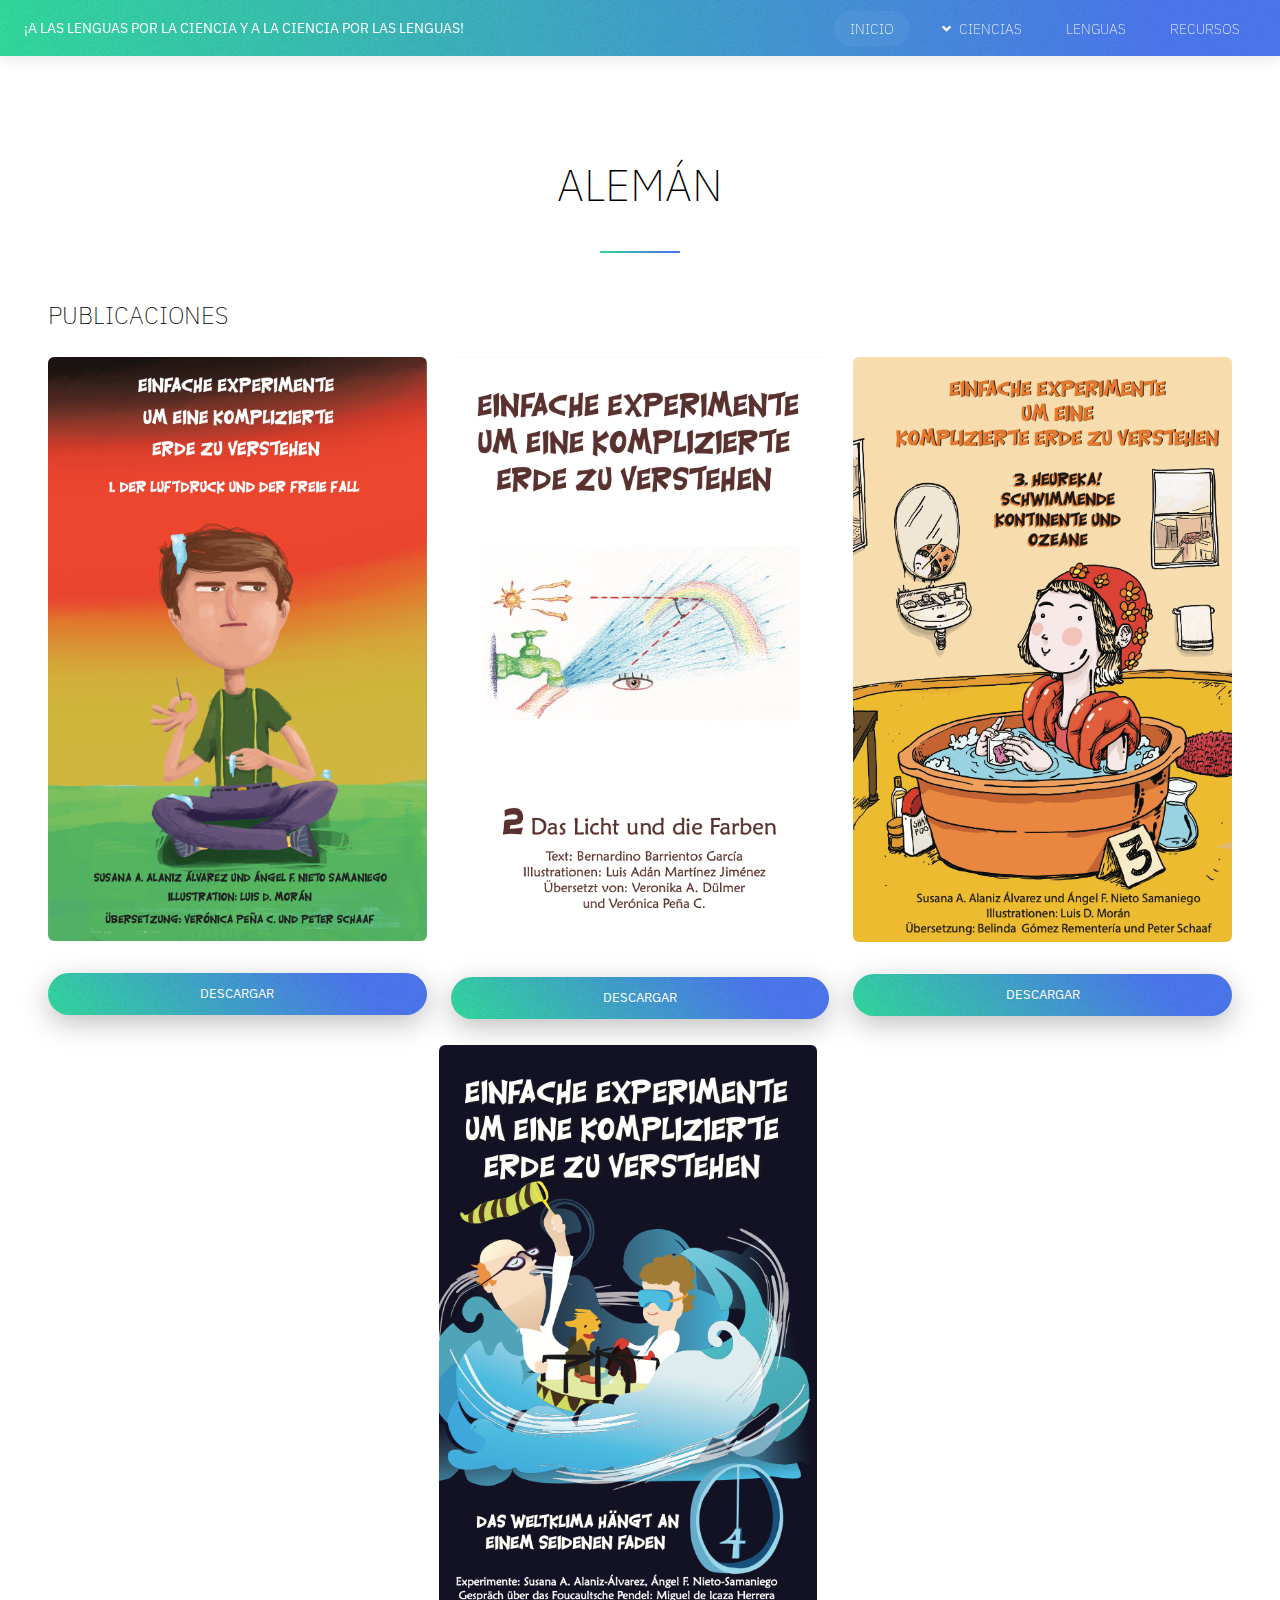
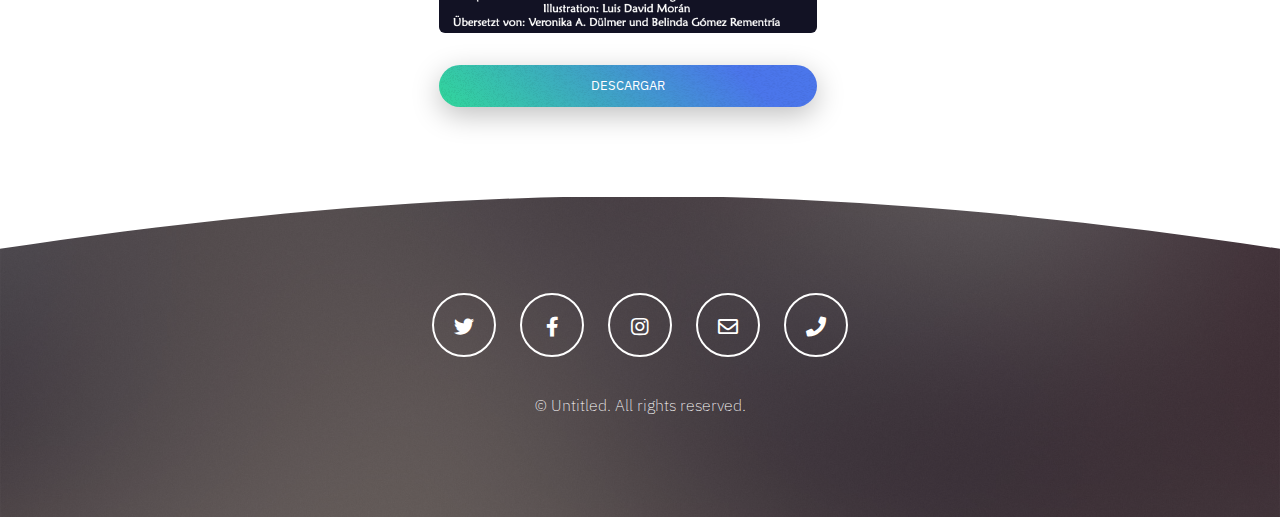
==== commit d0c41f2c: "make it better" ====
--- a/aleman.html
+++ b/aleman.html
@@ -26,7 +26,7 @@
 									<li>
 										<a href="#" class="icon solid fa-angle-down">CIENCIAS</a>
 										<ul>
-											<li><a href="#">GEOFÍSICA</a></li>
+											<li><a href="geofisica.html">GEOFÍSICA</a></li>
 											<li><a href="#">QUÍMICA</a></li>
 										</ul>
 									</li>
@@ -67,40 +67,24 @@
 								<h1>ALEMÁN</h1>
 							</header>
 							<h3>Publicaciones</h3>
-							<h4>Opción 1</h4>
 							<div class="row aln-center">
-								<div class="col-12-small col-6-medium col-4-large col-3-xlarge"><!-- pdfLocal -->
+								<div class="col-12-small col-6-medium col-4-large col-3-xlarge">
 									<span class="image fit"><a href="publicaciones/aleman/l1_aleman.pdf" target="_blank"><img src="images/l1_aleman.png" alt="libro 1" /></a></span>
+									<a href="publicaciones/aleman/l1_aleman.pdf" target="_blank" class="button primary fit small mb">Descargar</a>
 								</div>
-								<div class="col-12-small col-6-medium col-4-large col-3-xlarge"><!-- pdfDrive -->
-									<span class="image fit"><a href="https://drive.google.com/file/d/1gbQ-RakWZgyGxu9ZezhVWGwMCV0lB7ZK/view" target="_blank"><img src="images/l2_aleman.png" alt="libro 2" /></a></span>
+								<div class="col-12-small col-6-medium col-4-large col-3-xlarge">
+									<span class="image fit"><a href="publicaciones/aleman/l2_aleman.pdf" target="_blank"><img src="images/l2_aleman.png" alt="libro 2" /></a></span>
+									<a href="publicaciones/aleman/l2_aleman.pdf" target="_blank" class="button primary fit small mb">Descargar</a>
 								</div>
 								<div class="col-12-small col-6-medium col-4-large col-3-xlarge">
 									<span class="image fit"><a href="publicaciones/aleman/l3_aleman.pdf" target="_blank"><img src="images/l3_aleman.png" alt="libro 3" /></a></span>
+									<a href="publicaciones/aleman/l3_aleman.pdf" target="_blank" class="button primary fit small mb">Descargar</a>
 								</div>
 								<div class="col-12-small col-6-medium col-4-large col-3-xlarge">
 									<span class="image fit"><a href="publicaciones/aleman/l4_aleman.pdf" target="_blank"><img src="images/l4_aleman.png" alt="libro 4" /></a></span>
+									<a href="publicaciones/aleman/l4_aleman.pdf" target="_blank" class="button primary fit small mb">Descargar</a>
 								</div>
 							<div>
-							<h4>Opción 2</h4>
-							<div class="row aln-center">
-								<div class="col-12-small col-6-medium col-4-large col-3-xlarge">
-									<embed src="publicaciones/aleman/l1_aleman.pdf" type="application/pdf" width="100%" height="425px;">
-								</div>
-								<div class="col-12-small col-6-medium col-4-large col-3-xlarge">
-									<embed src="publicaciones/aleman/l2_aleman.pdf" type="application/pdf" width="100%" height="425px;">
-								</div>
-								<div class="col-12-small col-6-medium col-4-large col-3-xlarge">
-									<embed src="publicaciones/aleman/l3_aleman.pdf" type="application/pdf" width="100%" height="425px;">
-								</div>
-								<div class="col-12-small col-6-medium col-4-large col-3-xlarge">
-									<embed src="publicaciones/aleman/l4_aleman.pdf" type="application/pdf" width="100%" height="425px;">
-								</div>
-							</div>
-							<hr class="major" />
-							<h3>Videos</h3>
-
-							
 						</div>
 					</section>
 
--- a/assets/css/main.css
+++ b/assets/css/main.css
@@ -1,10 +1,10 @@
 @import url(fontawesome-all.min.css);
 @import url("https://fonts.googleapis.com/css?family=IBM+Plex+Sans:200,200i,400,400i");
 
-/*
-	Hyperbolic by Pixelarity
-	pixelarity.com | hello@pixelarity.com
-	License: pixelarity.com/license
+/*
+	Hyperbolic by Pixelarity
+	pixelarity.com | hello@pixelarity.com
+	License: pixelarity.com/license
 */
 
 html, body, div, span, applet, object,
@@ -4306,4 +4306,12 @@
 		transform: translateX(0);
 		box-shadow: 0 0 6rem 0 rgba(0, 0, 0, 0.125);
 		visibility: visible;
-	}+	}
+
+.mb{
+	margin-bottom: 7%;
+}
+
+.mt{
+	margin-top: 3%;
+}